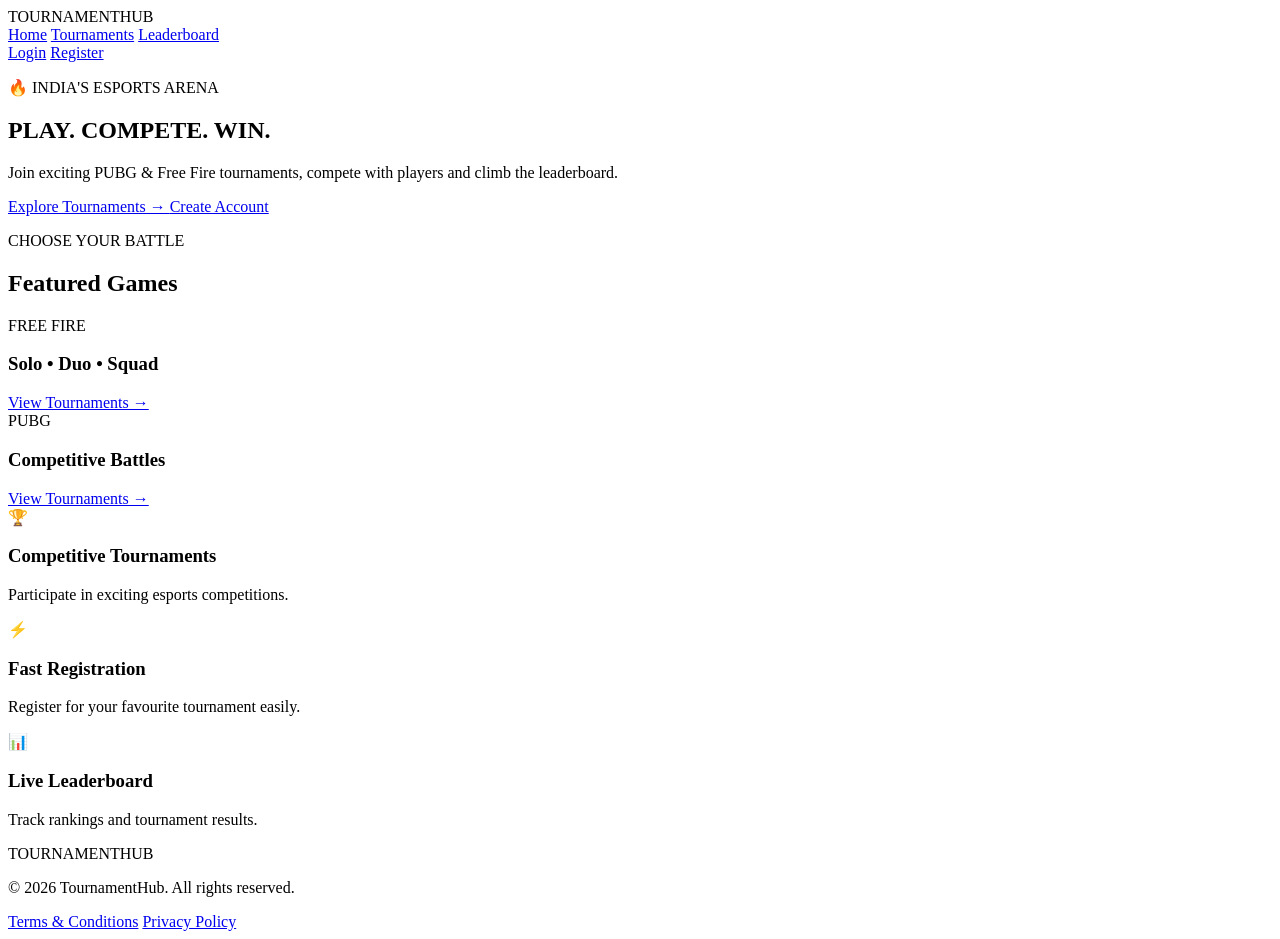
==== index.html @ b24f0abf "Add initial HTML structure for TournamentHub" ====
<!DOCTYPE html>
<html lang="en">
<head>
    <meta charset="UTF-8">
    <meta name="viewport" content="width=device-width, initial-scale=1.0">

    <title>TournamentHub | Esports Tournaments</title>

    <link rel="stylesheet" href="css/style.css">
</head>

<body>

    <!-- NAVBAR -->
    <header class="navbar">
        <div class="logo">
            TOURNAMENT<span>HUB</span>
        </div>

        <nav>
            <a href="index.html">Home</a>
            <a href="tournaments.html">Tournaments</a>
            <a href="#">Leaderboard</a>
        </nav>

        <div class="nav-buttons">
            <a href="login.html" class="login-btn">Login</a>
            <a href="register.html" class="register-btn">Register</a>
        </div>
    </header>


    <!-- HERO -->
    <section class="hero">

        <div class="hero-content">

            <p class="tag">🔥 INDIA'S ESPORTS ARENA</p>

            <h1>
                PLAY.
                <span>COMPETE.</span>
                WIN.
            </h1>

            <p class="hero-text">
                Join exciting PUBG & Free Fire tournaments,
                compete with players and climb the leaderboard.
            </p>

            <div class="hero-buttons">
                <a href="tournaments.html" class="primary-btn">
                    Explore Tournaments →
                </a>

                <a href="register.html" class="secondary-btn">
                    Create Account
                </a>
            </div>

        </div>

    </section>


    <!-- GAMES -->
    <section class="games">

        <div class="section-heading">
            <p>CHOOSE YOUR BATTLE</p>
            <h2>Featured Games</h2>
        </div>

        <div class="game-container">

            <div class="game-card freefire">
                <div class="game-overlay">
                    <span>FREE FIRE</span>
                    <h3>Solo • Duo • Squad</h3>
                    <a href="tournaments.html">View Tournaments →</a>
                </div>
            </div>

            <div class="game-card pubg">
                <div class="game-overlay">
                    <span>PUBG</span>
                    <h3>Competitive Battles</h3>
                    <a href="tournaments.html">View Tournaments →</a>
                </div>
            </div>

        </div>

    </section>


    <!-- FEATURES -->
    <section class="features">

        <div class="feature">
            <div>🏆</div>
            <h3>Competitive Tournaments</h3>
            <p>Participate in exciting esports competitions.</p>
        </div>

        <div class="feature">
            <div>⚡</div>
            <h3>Fast Registration</h3>
            <p>Register for your favourite tournament easily.</p>
        </div>

        <div class="feature">
            <div>📊</div>
            <h3>Live Leaderboard</h3>
            <p>Track rankings and tournament results.</p>
        </div>

    </section>


    <!-- FOOTER -->
    <footer>
        <div class="logo">
            TOURNAMENT<span>HUB</span>
        </div>

        <p>
            © 2026 TournamentHub. All rights reserved.
        </p>

        <div>
            <a href="#">Terms & Conditions</a>
            <a href="#">Privacy Policy</a>
        </div>
    </footer>


    <script src="js/app.js"></script>

</body>
</html>
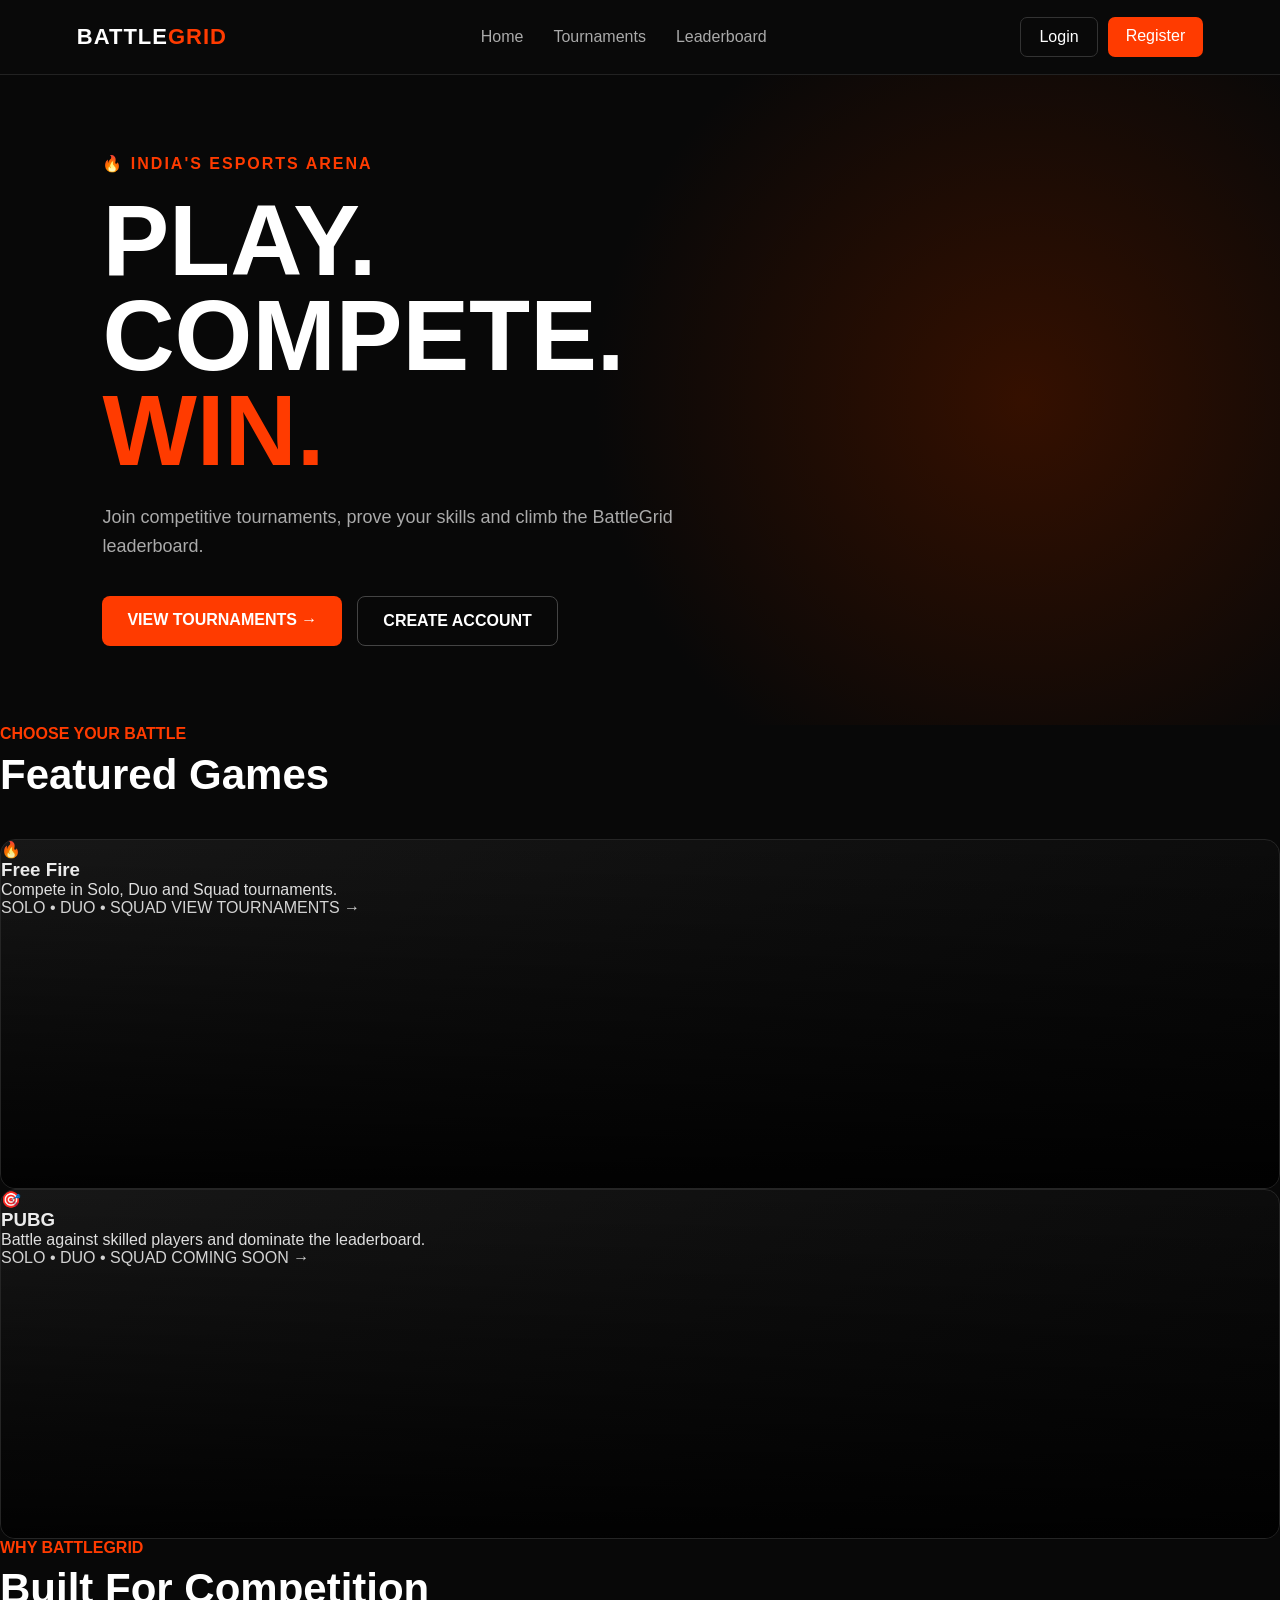
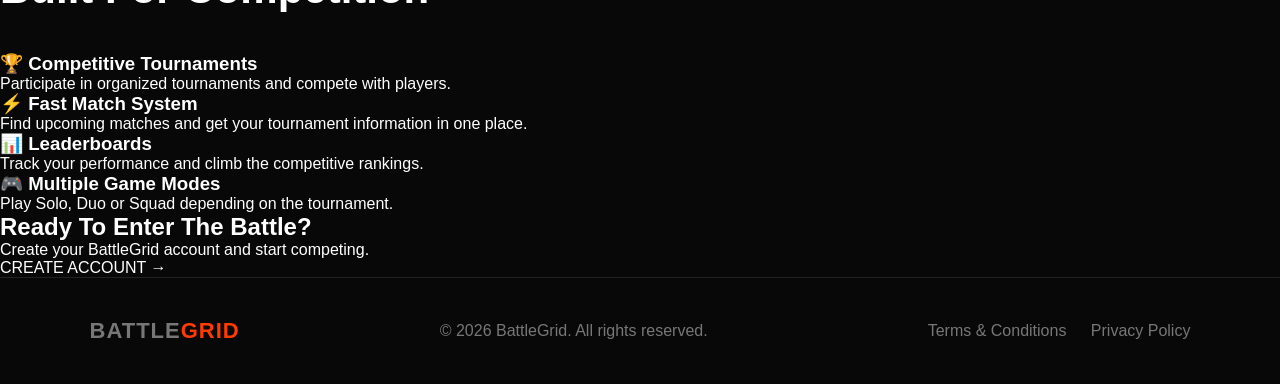
==== commit 43081741: "Rename TournamentHub to BattleGrid and update content" ====
--- a/index.html
+++ b/index.html
@@ -1,10 +1,11 @@
 <!DOCTYPE html>
 <html lang="en">
+
 <head>
     <meta charset="UTF-8">
     <meta name="viewport" content="width=device-width, initial-scale=1.0">
 
-    <title>TournamentHub | Esports Tournaments</title>
+    <title>BattleGrid | Esports Tournament Platform</title>
 
     <link rel="stylesheet" href="css/style.css">
 </head>
@@ -13,13 +14,14 @@
 
     <!-- NAVBAR -->
     <header class="navbar">
+
         <div class="logo">
-            TOURNAMENT<span>HUB</span>
+            BATTLE<span>GRID</span>
         </div>
 
         <nav>
             <a href="index.html">Home</a>
-            <a href="tournaments.html">Tournaments</a>
+            <a href="freefire.html">Tournaments</a>
             <a href="#">Leaderboard</a>
         </nav>
 
@@ -27,6 +29,7 @@
             <a href="login.html" class="login-btn">Login</a>
             <a href="register.html" class="register-btn">Register</a>
         </div>
+
     </header>
 
 
@@ -35,58 +38,105 @@
 
         <div class="hero-content">
 
-            <p class="tag">🔥 INDIA'S ESPORTS ARENA</p>
+            <p class="tag">
+                🔥 INDIA'S ESPORTS ARENA
+            </p>
 
             <h1>
-                PLAY.
-                <span>COMPETE.</span>
-                WIN.
+                PLAY.<br>
+                COMPETE.<br>
+                <span>WIN.</span>
             </h1>
 
             <p class="hero-text">
-                Join exciting PUBG & Free Fire tournaments,
-                compete with players and climb the leaderboard.
+                Join competitive tournaments, prove your skills
+                and climb the BattleGrid leaderboard.
             </p>
 
             <div class="hero-buttons">
-                <a href="tournaments.html" class="primary-btn">
-                    Explore Tournaments →
+
+                <a href="freefire.html" class="primary-btn">
+                    VIEW TOURNAMENTS →
                 </a>
 
                 <a href="register.html" class="secondary-btn">
-                    Create Account
-                </a>
-            </div>
-
-        </div>
-
-    </section>
-
-
-    <!-- GAMES -->
-    <section class="games">
+                    CREATE ACCOUNT
+                </a>
+
+            </div>
+
+        </div>
+
+    </section>
+
+
+    <!-- FEATURED GAMES -->
+    <section class="games-section">
 
         <div class="section-heading">
+
             <p>CHOOSE YOUR BATTLE</p>
-            <h2>Featured Games</h2>
-        </div>
-
-        <div class="game-container">
-
-            <div class="game-card freefire">
-                <div class="game-overlay">
-                    <span>FREE FIRE</span>
-                    <h3>Solo • Duo • Squad</h3>
-                    <a href="tournaments.html">View Tournaments →</a>
+
+            <h2>
+                Featured Games
+            </h2>
+
+        </div>
+
+
+        <div class="games-grid">
+
+            <!-- FREE FIRE -->
+            <div class="game-card">
+
+                <div class="game-icon">
+                    🔥
                 </div>
-            </div>
-
-            <div class="game-card pubg">
-                <div class="game-overlay">
-                    <span>PUBG</span>
-                    <h3>Competitive Battles</h3>
-                    <a href="tournaments.html">View Tournaments →</a>
+
+                <h3>
+                    Free Fire
+                </h3>
+
+                <p>
+                    Compete in Solo, Duo and Squad
+                    tournaments.
+                </p>
+
+                <span>
+                    SOLO • DUO • SQUAD
+                </span>
+
+                <a href="freefire.html">
+                    VIEW TOURNAMENTS →
+                </a>
+
+            </div>
+
+
+            <!-- PUBG -->
+            <div class="game-card">
+
+                <div class="game-icon">
+                    🎯
                 </div>
+
+                <h3>
+                    PUBG
+                </h3>
+
+                <p>
+                    Battle against skilled players
+                    and dominate the leaderboard.
+                </p>
+
+                <span>
+                    SOLO • DUO • SQUAD
+                </span>
+
+                <a href="#">
+                    COMING SOON →
+                </a>
+
             </div>
 
         </div>
@@ -95,47 +145,120 @@
 
 
     <!-- FEATURES -->
-    <section class="features">
-
-        <div class="feature">
-            <div>🏆</div>
-            <h3>Competitive Tournaments</h3>
-            <p>Participate in exciting esports competitions.</p>
-        </div>
-
-        <div class="feature">
-            <div>⚡</div>
-            <h3>Fast Registration</h3>
-            <p>Register for your favourite tournament easily.</p>
-        </div>
-
-        <div class="feature">
-            <div>📊</div>
-            <h3>Live Leaderboard</h3>
-            <p>Track rankings and tournament results.</p>
-        </div>
+    <section class="features-section">
+
+        <div class="section-heading">
+
+            <p>WHY BATTLEGRID</p>
+
+            <h2>
+                Built For Competition
+            </h2>
+
+        </div>
+
+
+        <div class="features-grid">
+
+            <div class="feature-card">
+
+                <h3>🏆 Competitive Tournaments</h3>
+
+                <p>
+                    Participate in organized tournaments
+                    and compete with players.
+                </p>
+
+            </div>
+
+
+            <div class="feature-card">
+
+                <h3>⚡ Fast Match System</h3>
+
+                <p>
+                    Find upcoming matches and get your
+                    tournament information in one place.
+                </p>
+
+            </div>
+
+
+            <div class="feature-card">
+
+                <h3>📊 Leaderboards</h3>
+
+                <p>
+                    Track your performance and climb
+                    the competitive rankings.
+                </p>
+
+            </div>
+
+
+            <div class="feature-card">
+
+                <h3>🎮 Multiple Game Modes</h3>
+
+                <p>
+                    Play Solo, Duo or Squad depending
+                    on the tournament.
+                </p>
+
+            </div>
+
+        </div>
+
+    </section>
+
+
+    <!-- CTA -->
+    <section class="cta-section">
+
+        <h2>
+            Ready To Enter The Battle?
+        </h2>
+
+        <p>
+            Create your BattleGrid account and
+            start competing.
+        </p>
+
+        <a href="register.html">
+            CREATE ACCOUNT →
+        </a>
 
     </section>
 
 
     <!-- FOOTER -->
     <footer>
+
         <div class="logo">
-            TOURNAMENT<span>HUB</span>
+            BATTLE<span>GRID</span>
         </div>
 
         <p>
-            © 2026 TournamentHub. All rights reserved.
+            © 2026 BattleGrid. All rights reserved.
         </p>
 
-        <div>
-            <a href="#">Terms & Conditions</a>
-            <a href="#">Privacy Policy</a>
-        </div>
+        <div class="footer-links">
+
+            <a href="#">
+                Terms & Conditions
+            </a>
+
+            <a href="#">
+                Privacy Policy
+            </a>
+
+        </div>
+
     </footer>
 
 
     <script src="js/app.js"></script>
 
 </body>
+
 </html>
--- a/css/style.css
+++ b/css/style.css
@@ -0,0 +1,614 @@
+/* ========================================
+   BATTLEGRID - MAIN WEBSITE CSS
+   ======================================== */
+
+   * {
+       margin: 0;
+           padding: 0;
+               box-sizing: border-box;
+               }
+
+               body {
+                   font-family: Arial, sans-serif;
+                       background: #080808;
+                           color: white;
+                           }
+
+                           a {
+                               text-decoration: none;
+                                   color: inherit;
+                                   }
+
+
+                                   /* ========================================
+                                      NAVBAR
+                                      ======================================== */
+
+                                      .navbar {
+                                          height: 75px;
+                                              display: flex;
+                                                  align-items: center;
+                                                      justify-content: space-between;
+                                                          padding: 0 6%;
+                                                              background: #090909;
+                                                                  border-bottom: 1px solid #222;
+                                                                  }
+
+                                                                  .logo {
+                                                                      font-size: 22px;
+                                                                          font-weight: 900;
+                                                                              letter-spacing: 1px;
+                                                                              }
+
+                                                                              .logo span {
+                                                                                  color: #ff3b00;
+                                                                                  }
+
+                                                                                  nav {
+                                                                                      display: flex;
+                                                                                          gap: 30px;
+                                                                                          }
+
+                                                                                          nav a {
+                                                                                              color: #aaa;
+                                                                                                  transition: 0.3s;
+                                                                                                  }
+
+                                                                                                  nav a:hover {
+                                                                                                      color: white;
+                                                                                                      }
+
+                                                                                                      .nav-buttons {
+                                                                                                          display: flex;
+                                                                                                              gap: 10px;
+                                                                                                              }
+
+                                                                                                              .login-btn,
+                                                                                                              .register-btn {
+                                                                                                                  padding: 10px 18px;
+                                                                                                                      border-radius: 7px;
+                                                                                                                      }
+
+                                                                                                                      .login-btn {
+                                                                                                                          border: 1px solid #333;
+                                                                                                                          }
+
+                                                                                                                          .register-btn,
+                                                                                                                          .primary-btn {
+                                                                                                                              background: #ff3b00;
+                                                                                                                                  color: white;
+                                                                                                                                  }
+
+
+                                                                                                                                  /* ========================================
+                                                                                                                                     HERO SECTION
+                                                                                                                                     ======================================== */
+
+                                                                                                                                     .hero {
+                                                                                                                                         min-height: 650px;
+                                                                                                                                             display: flex;
+                                                                                                                                                 align-items: center;
+                                                                                                                                                     padding: 70px 8%;
+
+                                                                                                                                                         background:
+                                                                                                                                                                 radial-gradient(
+                                                                                                                                                                             circle at 80% 50%,
+                                                                                                                                                                                         #351000,
+                                                                                                                                                                                                     transparent 40%
+                                                                                                                                                                                                             ),
+                                                                                                                                                                                                                     #080808;
+                                                                                                                                                                                                                     }
+
+                                                                                                                                                                                                                     .hero-content {
+                                                                                                                                                                                                                         max-width: 750px;
+                                                                                                                                                                                                                         }
+
+                                                                                                                                                                                                                         .tag {
+                                                                                                                                                                                                                             color: #ff3b00;
+                                                                                                                                                                                                                                 font-weight: bold;
+                                                                                                                                                                                                                                     letter-spacing: 2px;
+                                                                                                                                                                                                                                         margin-bottom: 20px;
+                                                                                                                                                                                                                                         }
+
+                                                                                                                                                                                                                                         .hero h1 {
+                                                                                                                                                                                                                                             font-size: clamp(55px, 8vw, 100px);
+                                                                                                                                                                                                                                                 line-height: 0.95;
+                                                                                                                                                                                                                                                     margin-bottom: 25px;
+                                                                                                                                                                                                                                                     }
+
+                                                                                                                                                                                                                                                     .hero h1 span {
+                                                                                                                                                                                                                                                         color: #ff3b00;
+                                                                                                                                                                                                                                                         }
+
+                                                                                                                                                                                                                                                         .hero-text {
+                                                                                                                                                                                                                                                             color: #aaa;
+                                                                                                                                                                                                                                                                 font-size: 18px;
+                                                                                                                                                                                                                                                                     line-height: 1.6;
+                                                                                                                                                                                                                                                                         max-width: 600px;
+                                                                                                                                                                                                                                                                         }
+
+                                                                                                                                                                                                                                                                         .hero-buttons {
+                                                                                                                                                                                                                                                                             display: flex;
+                                                                                                                                                                                                                                                                                 gap: 15px;
+                                                                                                                                                                                                                                                                                     margin-top: 35px;
+                                                                                                                                                                                                                                                                                     }
+
+                                                                                                                                                                                                                                                                                     .primary-btn,
+                                                                                                                                                                                                                                                                                     .secondary-btn {
+                                                                                                                                                                                                                                                                                         padding: 15px 25px;
+                                                                                                                                                                                                                                                                                             border-radius: 8px;
+                                                                                                                                                                                                                                                                                                 font-weight: bold;
+                                                                                                                                                                                                                                                                                                 }
+
+                                                                                                                                                                                                                                                                                                 .secondary-btn {
+                                                                                                                                                                                                                                                                                                     border: 1px solid #444;
+                                                                                                                                                                                                                                                                                                     }
+
+
+                                                                                                                                                                                                                                                                                                     /* ========================================
+                                                                                                                                                                                                                                                                                                        GAMES SECTION
+                                                                                                                                                                                                                                                                                                        ======================================== */
+
+                                                                                                                                                                                                                                                                                                        .games {
+                                                                                                                                                                                                                                                                                                            padding: 90px 7%;
+                                                                                                                                                                                                                                                                                                            }
+
+                                                                                                                                                                                                                                                                                                            .section-heading p {
+                                                                                                                                                                                                                                                                                                                color: #ff3b00;
+                                                                                                                                                                                                                                                                                                                    font-weight: bold;
+                                                                                                                                                                                                                                                                                                                    }
+
+                                                                                                                                                                                                                                                                                                                    .section-heading h2 {
+                                                                                                                                                                                                                                                                                                                        font-size: 42px;
+                                                                                                                                                                                                                                                                                                                            margin: 8px 0 40px;
+                                                                                                                                                                                                                                                                                                                            }
+
+                                                                                                                                                                                                                                                                                                                            .game-container {
+                                                                                                                                                                                                                                                                                                                                display: grid;
+                                                                                                                                                                                                                                                                                                                                    grid-template-columns: repeat(2, 1fr);
+                                                                                                                                                                                                                                                                                                                                        gap: 25px;
+                                                                                                                                                                                                                                                                                                                                        }
+
+                                                                                                                                                                                                                                                                                                                                        .game-card {
+                                                                                                                                                                                                                                                                                                                                            height: 350px;
+                                                                                                                                                                                                                                                                                                                                                position: relative;
+                                                                                                                                                                                                                                                                                                                                                    overflow: hidden;
+                                                                                                                                                                                                                                                                                                                                                        border-radius: 15px;
+
+                                                                                                                                                                                                                                                                                                                                                            background:
+                                                                                                                                                                                                                                                                                                                                                                    linear-gradient(
+                                                                                                                                                                                                                                                                                                                                                                                135deg,
+                                                                                                                                                                                                                                                                                                                                                                                            #171717,
+                                                                                                                                                                                                                                                                                                                                                                                                        #090909
+                                                                                                                                                                                                                                                                                                                                                                                                                );
+
+                                                                                                                                                                                                                                                                                                                                                                                                                    border: 1px solid #252525;
+                                                                                                                                                                                                                                                                                                                                                                                                                    }
+
+                                                                                                                                                                                                                                                                                                                                                                                                                    .game-card::after {
+                                                                                                                                                                                                                                                                                                                                                                                                                        content: "";
+                                                                                                                                                                                                                                                                                                                                                                                                                            position: absolute;
+                                                                                                                                                                                                                                                                                                                                                                                                                                inset: 0;
+
+                                                                                                                                                                                                                                                                                                                                                                                                                                    background:
+                                                                                                                                                                                                                                                                                                                                                                                                                                            linear-gradient(
+                                                                                                                                                                                                                                                                                                                                                                                                                                                        transparent,
+                                                                                                                                                                                                                                                                                                                                                                                                                                                                    rgba(0, 0, 0, 0.9)
+                                                                                                                                                                                                                                                                                                                                                                                                                                                                            );
+                                                                                                                                                                                                                                                                                                                                                                                                                                                                            }
+
+                                                                                                                                                                                                                                                                                                                                                                                                                                                                            .game-overlay {
+                                                                                                                                                                                                                                                                                                                                                                                                                                                                                position: absolute;
+                                                                                                                                                                                                                                                                                                                                                                                                                                                                                    z-index: 2;
+                                                                                                                                                                                                                                                                                                                                                                                                                                                                                        bottom: 30px;
+                                                                                                                                                                                                                                                                                                                                                                                                                                                                                            left: 30px;
+                                                                                                                                                                                                                                                                                                                                                                                                                                                                                            }
+
+                                                                                                                                                                                                                                                                                                                                                                                                                                                                                            .game-overlay span {
+                                                                                                                                                                                                                                                                                                                                                                                                                                                                                                color: #ff3b00;
+                                                                                                                                                                                                                                                                                                                                                                                                                                                                                                    font-weight: bold;
+                                                                                                                                                                                                                                                                                                                                                                                                                                                                                                    }
+
+                                                                                                                                                                                                                                                                                                                                                                                                                                                                                                    .game-overlay h3 {
+                                                                                                                                                                                                                                                                                                                                                                                                                                                                                                        font-size: 28px;
+                                                                                                                                                                                                                                                                                                                                                                                                                                                                                                            margin: 8px 0 18px;
+                                                                                                                                                                                                                                                                                                                                                                                                                                                                                                            }
+
+
+                                                                                                                                                                                                                                                                                                                                                                                                                                                                                                            /* ========================================
+                                                                                                                                                                                                                                                                                                                                                                                                                                                                                                               FEATURES
+                                                                                                                                                                                                                                                                                                                                                                                                                                                                                                               ======================================== */
+
+                                                                                                                                                                                                                                                                                                                                                                                                                                                                                                               .features {
+                                                                                                                                                                                                                                                                                                                                                                                                                                                                                                                   display: grid;
+                                                                                                                                                                                                                                                                                                                                                                                                                                                                                                                       grid-template-columns: repeat(3, 1fr);
+                                                                                                                                                                                                                                                                                                                                                                                                                                                                                                                           gap: 20px;
+                                                                                                                                                                                                                                                                                                                                                                                                                                                                                                                               padding: 50px 7%;
+                                                                                                                                                                                                                                                                                                                                                                                                                                                                                                                               }
+
+                                                                                                                                                                                                                                                                                                                                                                                                                                                                                                                               .feature {
+                                                                                                                                                                                                                                                                                                                                                                                                                                                                                                                                   padding: 30px;
+                                                                                                                                                                                                                                                                                                                                                                                                                                                                                                                                       background: #111;
+                                                                                                                                                                                                                                                                                                                                                                                                                                                                                                                                           border: 1px solid #222;
+                                                                                                                                                                                                                                                                                                                                                                                                                                                                                                                                               border-radius: 12px;
+                                                                                                                                                                                                                                                                                                                                                                                                                                                                                                                                               }
+
+                                                                                                                                                                                                                                                                                                                                                                                                                                                                                                                                               .feature div {
+                                                                                                                                                                                                                                                                                                                                                                                                                                                                                                                                                   font-size: 35px;
+                                                                                                                                                                                                                                                                                                                                                                                                                                                                                                                                                       margin-bottom: 15px;
+                                                                                                                                                                                                                                                                                                                                                                                                                                                                                                                                                       }
+
+                                                                                                                                                                                                                                                                                                                                                                                                                                                                                                                                                       .feature h3 {
+                                                                                                                                                                                                                                                                                                                                                                                                                                                                                                                                                           margin-bottom: 10px;
+                                                                                                                                                                                                                                                                                                                                                                                                                                                                                                                                                           }
+
+                                                                                                                                                                                                                                                                                                                                                                                                                                                                                                                                                           .feature p {
+                                                                                                                                                                                                                                                                                                                                                                                                                                                                                                                                                               color: #888;
+                                                                                                                                                                                                                                                                                                                                                                                                                                                                                                                                                               }
+
+
+                                                                                                                                                                                                                                                                                                                                                                                                                                                                                                                                                               /* ========================================
+                                                                                                                                                                                                                                                                                                                                                                                                                                                                                                                                                                  FOOTER
+                                                                                                                                                                                                                                                                                                                                                                                                                                                                                                                                                                  ======================================== */
+
+                                                                                                                                                                                                                                                                                                                                                                                                                                                                                                                                                                  footer {
+                                                                                                                                                                                                                                                                                                                                                                                                                                                                                                                                                                      padding: 40px 7%;
+                                                                                                                                                                                                                                                                                                                                                                                                                                                                                                                                                                          border-top: 1px solid #222;
+
+                                                                                                                                                                                                                                                                                                                                                                                                                                                                                                                                                                              display: flex;
+                                                                                                                                                                                                                                                                                                                                                                                                                                                                                                                                                                                  justify-content: space-between;
+                                                                                                                                                                                                                                                                                                                                                                                                                                                                                                                                                                                      align-items: center;
+
+                                                                                                                                                                                                                                                                                                                                                                                                                                                                                                                                                                                          color: #777;
+                                                                                                                                                                                                                                                                                                                                                                                                                                                                                                                                                                                          }
+
+                                                                                                                                                                                                                                                                                                                                                                                                                                                                                                                                                                                          footer a {
+                                                                                                                                                                                                                                                                                                                                                                                                                                                                                                                                                                                              margin-left: 20px;
+                                                                                                                                                                                                                                                                                                                                                                                                                                                                                                                                                                                              }
+
+
+                                                                                                                                                                                                                                                                                                                                                                                                                                                                                                                                                                                              /* ========================================
+                                                                                                                                                                                                                                                                                                                                                                                                                                                                                                                                                                                                 LOGIN / REGISTER AUTH PAGE
+                                                                                                                                                                                                                                                                                                                                                                                                                                                                                                                                                                                                 ======================================== */
+
+                                                                                                                                                                                                                                                                                                                                                                                                                                                                                                                                                                                                 .auth-page {
+                                                                                                                                                                                                                                                                                                                                                                                                                                                                                                                                                                                                     min-height: 100vh;
+
+                                                                                                                                                                                                                                                                                                                                                                                                                                                                                                                                                                                                         display: flex;
+                                                                                                                                                                                                                                                                                                                                                                                                                                                                                                                                                                                                             justify-content: center;
+                                                                                                                                                                                                                                                                                                                                                                                                                                                                                                                                                                                                                 align-items: center;
+
+                                                                                                                                                                                                                                                                                                                                                                                                                                                                                                                                                                                                                     padding: 30px 20px;
+
+                                                                                                                                                                                                                                                                                                                                                                                                                                                                                                                                                                                                                         background:
+                                                                                                                                                                                                                                                                                                                                                                                                                                                                                                                                                                                                                                 radial-gradient(
+                                                                                                                                                                                                                                                                                                                                                                                                                                                                                                                                                                                                                                             circle at top right,
+                                                                                                                                                                                                                                                                                                                                                                                                                                                                                                                                                                                                                                                         #351000,
+                                                                                                                                                                                                                                                                                                                                                                                                                                                                                                                                                                                                                                                                     transparent 35%
+                                                                                                                                                                                                                                                                                                                                                                                                                                                                                                                                                                                                                                                                             ),
+                                                                                                                                                                                                                                                                                                                                                                                                                                                                                                                                                                                                                                                                                     radial-gradient(
+                                                                                                                                                                                                                                                                                                                                                                                                                                                                                                                                                                                                                                                                                                 circle at bottom left,
+                                                                                                                                                                                                                                                                                                                                                                                                                                                                                                                                                                                                                                                                                                             #1b0900,
+                                                                                                                                                                                                                                                                                                                                                                                                                                                                                                                                                                                                                                                                                                                         transparent 35%
+                                                                                                                                                                                                                                                                                                                                                                                                                                                                                                                                                                                                                                                                                                                                 ),
+                                                                                                                                                                                                                                                                                                                                                                                                                                                                                                                                                                                                                                                                                                                                         #080808;
+                                                                                                                                                                                                                                                                                                                                                                                                                                                                                                                                                                                                                                                                                                                                         }
+
+                                                                                                                                                                                                                                                                                                                                                                                                                                                                                                                                                                                                                                                                                                                                         .auth-box {
+                                                                                                                                                                                                                                                                                                                                                                                                                                                                                                                                                                                                                                                                                                                                             width: 100%;
+                                                                                                                                                                                                                                                                                                                                                                                                                                                                                                                                                                                                                                                                                                                                                 max-width: 440px;
+
+                                                                                                                                                                                                                                                                                                                                                                                                                                                                                                                                                                                                                                                                                                                                                     padding: 40px;
+
+                                                                                                                                                                                                                                                                                                                                                                                                                                                                                                                                                                                                                                                                                                                                                         background: rgba(17, 17, 17, 0.95);
+
+                                                                                                                                                                                                                                                                                                                                                                                                                                                                                                                                                                                                                                                                                                                                                             border: 1px solid #292929;
+
+                                                                                                                                                                                                                                                                                                                                                                                                                                                                                                                                                                                                                                                                                                                                                                 border-radius: 18px;
+
+                                                                                                                                                                                                                                                                                                                                                                                                                                                                                                                                                                                                                                                                                                                                                                     box-shadow:
+                                                                                                                                                                                                                                                                                                                                                                                                                                                                                                                                                                                                                                                                                                                                                                             0 25px 70px rgba(0, 0, 0, 0.6);
+                                                                                                                                                                                                                                                                                                                                                                                                                                                                                                                                                                                                                                                                                                                                                                             }
+
+                                                                                                                                                                                                                                                                                                                                                                                                                                                                                                                                                                                                                                                                                                                                                                             .auth-logo {
+                                                                                                                                                                                                                                                                                                                                                                                                                                                                                                                                                                                                                                                                                                                                                                                 text-align: center;
+
+                                                                                                                                                                                                                                                                                                                                                                                                                                                                                                                                                                                                                                                                                                                                                                                     font-size: 25px;
+                                                                                                                                                                                                                                                                                                                                                                                                                                                                                                                                                                                                                                                                                                                                                                                         font-weight: 900;
+
+                                                                                                                                                                                                                                                                                                                                                                                                                                                                                                                                                                                                                                                                                                                                                                                             letter-spacing: 2px;
+
+                                                                                                                                                                                                                                                                                                                                                                                                                                                                                                                                                                                                                                                                                                                                                                                                 margin-bottom: 30px;
+                                                                                                                                                                                                                                                                                                                                                                                                                                                                                                                                                                                                                                                                                                                                                                                                 }
+
+                                                                                                                                                                                                                                                                                                                                                                                                                                                                                                                                                                                                                                                                                                                                                                                                 .auth-logo span {
+                                                                                                                                                                                                                                                                                                                                                                                                                                                                                                                                                                                                                                                                                                                                                                                                     color: #ff3b00;
+                                                                                                                                                                                                                                                                                                                                                                                                                                                                                                                                                                                                                                                                                                                                                                                                     }
+
+                                                                                                                                                                                                                                                                                                                                                                                                                                                                                                                                                                                                                                                                                                                                                                                                     .auth-box h1 {
+                                                                                                                                                                                                                                                                                                                                                                                                                                                                                                                                                                                                                                                                                                                                                                                                         text-align: center;
+
+                                                                                                                                                                                                                                                                                                                                                                                                                                                                                                                                                                                                                                                                                                                                                                                                             font-size: 32px;
+
+                                                                                                                                                                                                                                                                                                                                                                                                                                                                                                                                                                                                                                                                                                                                                                                                                 margin-bottom: 8px;
+                                                                                                                                                                                                                                                                                                                                                                                                                                                                                                                                                                                                                                                                                                                                                                                                                 }
+
+                                                                                                                                                                                                                                                                                                                                                                                                                                                                                                                                                                                                                                                                                                                                                                                                                 .auth-subtitle {
+                                                                                                                                                                                                                                                                                                                                                                                                                                                                                                                                                                                                                                                                                                                                                                                                                     text-align: center;
+
+                                                                                                                                                                                                                                                                                                                                                                                                                                                                                                                                                                                                                                                                                                                                                                                                                         color: #888;
+
+                                                                                                                                                                                                                                                                                                                                                                                                                                                                                                                                                                                                                                                                                                                                                                                                                             margin-bottom: 30px;
+                                                                                                                                                                                                                                                                                                                                                                                                                                                                                                                                                                                                                                                                                                                                                                                                                             }
+
+
+                                                                                                                                                                                                                                                                                                                                                                                                                                                                                                                                                                                                                                                                                                                                                                                                                             /* FORM */
+
+                                                                                                                                                                                                                                                                                                                                                                                                                                                                                                                                                                                                                                                                                                                                                                                                                             .auth-box form {
+                                                                                                                                                                                                                                                                                                                                                                                                                                                                                                                                                                                                                                                                                                                                                                                                                                 display: flex;
+                                                                                                                                                                                                                                                                                                                                                                                                                                                                                                                                                                                                                                                                                                                                                                                                                                     flex-direction: column;
+                                                                                                                                                                                                                                                                                                                                                                                                                                                                                                                                                                                                                                                                                                                                                                                                                                     }
+
+                                                                                                                                                                                                                                                                                                                                                                                                                                                                                                                                                                                                                                                                                                                                                                                                                                     .auth-box label {
+                                                                                                                                                                                                                                                                                                                                                                                                                                                                                                                                                                                                                                                                                                                                                                                                                                         color: #ddd;
+
+                                                                                                                                                                                                                                                                                                                                                                                                                                                                                                                                                                                                                                                                                                                                                                                                                                             font-size: 14px;
+
+                                                                                                                                                                                                                                                                                                                                                                                                                                                                                                                                                                                                                                                                                                                                                                                                                                                 margin-bottom: 8px;
+                                                                                                                                                                                                                                                                                                                                                                                                                                                                                                                                                                                                                                                                                                                                                                                                                                                 }
+
+                                                                                                                                                                                                                                                                                                                                                                                                                                                                                                                                                                                                                                                                                                                                                                                                                                                 .auth-box input[type="email"],
+                                                                                                                                                                                                                                                                                                                                                                                                                                                                                                                                                                                                                                                                                                                                                                                                                                                 .auth-box input[type="password"] {
+                                                                                                                                                                                                                                                                                                                                                                                                                                                                                                                                                                                                                                                                                                                                                                                                                                                     width: 100%;
+
+                                                                                                                                                                                                                                                                                                                                                                                                                                                                                                                                                                                                                                                                                                                                                                                                                                                         padding: 14px 15px;
+
+                                                                                                                                                                                                                                                                                                                                                                                                                                                                                                                                                                                                                                                                                                                                                                                                                                                             margin-bottom: 20px;
+
+                                                                                                                                                                                                                                                                                                                                                                                                                                                                                                                                                                                                                                                                                                                                                                                                                                                                 background: #0b0b0b;
+
+                                                                                                                                                                                                                                                                                                                                                                                                                                                                                                                                                                                                                                                                                                                                                                                                                                                                     border: 1px solid #303030;
+
+                                                                                                                                                                                                                                                                                                                                                                                                                                                                                                                                                                                                                                                                                                                                                                                                                                                                         border-radius: 8px;
+
+                                                                                                                                                                                                                                                                                                                                                                                                                                                                                                                                                                                                                                                                                                                                                                                                                                                                             color: white;
+
+                                                                                                                                                                                                                                                                                                                                                                                                                                                                                                                                                                                                                                                                                                                                                                                                                                                                                 outline: none;
+
+                                                                                                                                                                                                                                                                                                                                                                                                                                                                                                                                                                                                                                                                                                                                                                                                                                                                                     font-size: 15px;
+                                                                                                                                                                                                                                                                                                                                                                                                                                                                                                                                                                                                                                                                                                                                                                                                                                                                                     }
+
+                                                                                                                                                                                                                                                                                                                                                                                                                                                                                                                                                                                                                                                                                                                                                                                                                                                                                     .auth-box input:focus {
+                                                                                                                                                                                                                                                                                                                                                                                                                                                                                                                                                                                                                                                                                                                                                                                                                                                                                         border-color: #ff3b00;
+                                                                                                                                                                                                                                                                                                                                                                                                                                                                                                                                                                                                                                                                                                                                                                                                                                                                                         }
+
+
+                                                                                                                                                                                                                                                                                                                                                                                                                                                                                                                                                                                                                                                                                                                                                                                                                                                                                         /* LOGIN OPTIONS */
+
+                                                                                                                                                                                                                                                                                                                                                                                                                                                                                                                                                                                                                                                                                                                                                                                                                                                                                         .auth-options {
+                                                                                                                                                                                                                                                                                                                                                                                                                                                                                                                                                                                                                                                                                                                                                                                                                                                                                             display: flex;
+
+                                                                                                                                                                                                                                                                                                                                                                                                                                                                                                                                                                                                                                                                                                                                                                                                                                                                                                 justify-content: space-between;
+
+                                                                                                                                                                                                                                                                                                                                                                                                                                                                                                                                                                                                                                                                                                                                                                                                                                                                                                     align-items: center;
+
+                                                                                                                                                                                                                                                                                                                                                                                                                                                                                                                                                                                                                                                                                                                                                                                                                                                                                                         margin-bottom: 25px;
+                                                                                                                                                                                                                                                                                                                                                                                                                                                                                                                                                                                                                                                                                                                                                                                                                                                                                                         }
+
+                                                                                                                                                                                                                                                                                                                                                                                                                                                                                                                                                                                                                                                                                                                                                                                                                                                                                                         .auth-options a {
+                                                                                                                                                                                                                                                                                                                                                                                                                                                                                                                                                                                                                                                                                                                                                                                                                                                                                                             color: #ff5a2a;
+
+                                                                                                                                                                                                                                                                                                                                                                                                                                                                                                                                                                                                                                                                                                                                                                                                                                                                                                                 font-size: 13px;
+                                                                                                                                                                                                                                                                                                                                                                                                                                                                                                                                                                                                                                                                                                                                                                                                                                                                                                                 }
+
+                                                                                                                                                                                                                                                                                                                                                                                                                                                                                                                                                                                                                                                                                                                                                                                                                                                                                                                 .remember {
+                                                                                                                                                                                                                                                                                                                                                                                                                                                                                                                                                                                                                                                                                                                                                                                                                                                                                                                     display: flex;
+
+                                                                                                                                                                                                                                                                                                                                                                                                                                                                                                                                                                                                                                                                                                                                                                                                                                                                                                                         align-items: center;
+
+                                                                                                                                                                                                                                                                                                                                                                                                                                                                                                                                                                                                                                                                                                                                                                                                                                                                                                                             gap: 7px;
+
+                                                                                                                                                                                                                                                                                                                                                                                                                                                                                                                                                                                                                                                                                                                                                                                                                                                                                                                                 margin: 0 !important;
+
+                                                                                                                                                                                                                                                                                                                                                                                                                                                                                                                                                                                                                                                                                                                                                                                                                                                                                                                                     color: #888 !important;
+                                                                                                                                                                                                                                                                                                                                                                                                                                                                                                                                                                                                                                                                                                                                                                                                                                                                                                                                     }
+
+                                                                                                                                                                                                                                                                                                                                                                                                                                                                                                                                                                                                                                                                                                                                                                                                                                                                                                                                     .remember input {
+                                                                                                                                                                                                                                                                                                                                                                                                                                                                                                                                                                                                                                                                                                                                                                                                                                                                                                                                         accent-color: #ff3b00;
+                                                                                                                                                                                                                                                                                                                                                                                                                                                                                                                                                                                                                                                                                                                                                                                                                                                                                                                                         }
+
+
+                                                                                                                                                                                                                                                                                                                                                                                                                                                                                                                                                                                                                                                                                                                                                                                                                                                                                                                                         /* LOGIN BUTTON */
+
+                                                                                                                                                                                                                                                                                                                                                                                                                                                                                                                                                                                                                                                                                                                                                                                                                                                                                                                                         .auth-btn {
+                                                                                                                                                                                                                                                                                                                                                                                                                                                                                                                                                                                                                                                                                                                                                                                                                                                                                                                                             width: 100%;
+
+                                                                                                                                                                                                                                                                                                                                                                                                                                                                                                                                                                                                                                                                                                                                                                                                                                                                                                                                                 padding: 15px;
+
+                                                                                                                                                                                                                                                                                                                                                                                                                                                                                                                                                                                                                                                                                                                                                                                                                                                                                                                                                     border: none;
+
+                                                                                                                                                                                                                                                                                                                                                                                                                                                                                                                                                                                                                                                                                                                                                                                                                                                                                                                                                         border-radius: 8px;
+
+                                                                                                                                                                                                                                                                                                                                                                                                                                                                                                                                                                                                                                                                                                                                                                                                                                                                                                                                                             background: #ff3b00;
+
+                                                                                                                                                                                                                                                                                                                                                                                                                                                                                                                                                                                                                                                                                                                                                                                                                                                                                                                                                                 color: white;
+
+                                                                                                                                                                                                                                                                                                                                                                                                                                                                                                                                                                                                                                                                                                                                                                                                                                                                                                                                                                     font-size: 15px;
+
+                                                                                                                                                                                                                                                                                                                                                                                                                                                                                                                                                                                                                                                                                                                                                                                                                                                                                                                                                                         font-weight: bold;
+
+                                                                                                                                                                                                                                                                                                                                                                                                                                                                                                                                                                                                                                                                                                                                                                                                                                                                                                                                                                             cursor: pointer;
+
+                                                                                                                                                                                                                                                                                                                                                                                                                                                                                                                                                                                                                                                                                                                                                                                                                                                                                                                                                                                 transition: 0.25s;
+                                                                                                                                                                                                                                                                                                                                                                                                                                                                                                                                                                                                                                                                                                                                                                                                                                                                                                                                                                                 }
+
+                                                                                                                                                                                                                                                                                                                                                                                                                                                                                                                                                                                                                                                                                                                                                                                                                                                                                                                                                                                 .auth-btn:hover {
+                                                                                                                                                                                                                                                                                                                                                                                                                                                                                                                                                                                                                                                                                                                                                                                                                                                                                                                                                                                     transform: translateY(-2px);
+
+                                                                                                                                                                                                                                                                                                                                                                                                                                                                                                                                                                                                                                                                                                                                                                                                                                                                                                                                                                                         filter: brightness(1.1);
+                                                                                                                                                                                                                                                                                                                                                                                                                                                                                                                                                                                                                                                                                                                                                                                                                                                                                                                                                                                         }
+
+
+                                                                                                                                                                                                                                                                                                                                                                                                                                                                                                                                                                                                                                                                                                                                                                                                                                                                                                                                                                                         /* DIVIDER */
+
+                                                                                                                                                                                                                                                                                                                                                                                                                                                                                                                                                                                                                                                                                                                                                                                                                                                                                                                                                                                         .divider {
+                                                                                                                                                                                                                                                                                                                                                                                                                                                                                                                                                                                                                                                                                                                                                                                                                                                                                                                                                                                             display: flex;
+
+                                                                                                                                                                                                                                                                                                                                                                                                                                                                                                                                                                                                                                                                                                                                                                                                                                                                                                                                                                                                 align-items: center;
+
+                                                                                                                                                                                                                                                                                                                                                                                                                                                                                                                                                                                                                                                                                                                                                                                                                                                                                                                                                                                                     gap: 15px;
+
+                                                                                                                                                                                                                                                                                                                                                                                                                                                                                                                                                                                                                                                                                                                                                                                                                                                                                                                                                                                                         margin: 25px 0;
+
+                                                                                                                                                                                                                                                                                                                                                                                                                                                                                                                                                                                                                                                                                                                                                                                                                                                                                                                                                                                                             color: #555;
+                                                                                                                                                                                                                                                                                                                                                                                                                                                                                                                                                                                                                                                                                                                                                                                                                                                                                                                                                                                                             }
+
+                                                                                                                                                                                                                                                                                                                                                                                                                                                                                                                                                                                                                                                                                                                                                                                                                                                                                                                                                                                                             .divider::before,
+                                                                                                                                                                                                                                                                                                                                                                                                                                                                                                                                                                                                                                                                                                                                                                                                                                                                                                                                                                                                             .divider::after {
+                                                                                                                                                                                                                                                                                                                                                                                                                                                                                                                                                                                                                                                                                                                                                                                                                                                                                                                                                                                                                 content: "";
+
+                                                                                                                                                                                                                                                                                                                                                                                                                                                                                                                                                                                                                                                                                                                                                                                                                                                                                                                                                                                                                     height: 1px;
+
+                                                                                                                                                                                                                                                                                                                                                                                                                                                                                                                                                                                                                                                                                                                                                                                                                                                                                                                                                                                                                         flex: 1;
+
+                                                                                                                                                                                                                                                                                                                                                                                                                                                                                                                                                                                                                                                                                                                                                                                                                                                                                                                                                                                                                             background: #292929;
+                                                                                                                                                                                                                                                                                                                                                                                                                                                                                                                                                                                                                                                                                                                                                                                                                                                                                                                                                                                                                             }
+
+
+                                                                                                                                                                                                                                                                                                                                                                                                                                                                                                                                                                                                                                                                                                                                                                                                                                                                                                                                                                                                                             /* CREATE ACCOUNT */
+
+                                                                                                                                                                                                                                                                                                                                                                                                                                                                                                                                                                                                                                                                                                                                                                                                                                                                                                                                                                                                                             .create-account {
+                                                                                                                                                                                                                                                                                                                                                                                                                                                                                                                                                                                                                                                                                                                                                                                                                                                                                                                                                                                                                                 text-align: center;
+
+                                                                                                                                                                                                                                                                                                                                                                                                                                                                                                                                                                                                                                                                                                                                                                                                                                                                                                                                                                                                                                     color: #888;
+                                                                                                                                                                                                                                                                                                                                                                                                                                                                                                                                                                                                                                                                                                                                                                                                                                                                                                                                                                                                                                     }
+
+                                                                                                                                                                                                                                                                                                                                                                                                                                                                                                                                                                                                                                                                                                                                                                                                                                                                                                                                                                                                                                     .create-account a {
+                                                                                                                                                                                                                                                                                                                                                                                                                                                                                                                                                                                                                                                                                                                                                                                                                                                                                                                                                                                                                                         color: #ff5a2a;
+
+                                                                                                                                                                                                                                                                                                                                                                                                                                                                                                                                                                                                                                                                                                                                                                                                                                                                                                                                                                                                                                             font-weight: bold;
+                                                                                                                                                                                                                                                                                                                                                                                                                                                                                                                                                                                                                                                                                                                                                                                                                                                                                                                                                                                                                                             }
+
+
+                                                                                                                                                                                                                                                                                                                                                                                                                                                                                                                                                                                                                                                                                                                                                                                                                                                                                                                                                                                                                                             /* BACK HOME */
+
+                                                                                                                                                                                                                                                                                                                                                                                                                                                                                                                                                                                                                                                                                                                                                                                                                                                                                                                                                                                                                                             .back-home {
+                                                                                                                                                                                                                                                                                                                                                                                                                                                                                                                                                                                                                                                                                                                                                                                                                                                                                                                                                                                                                                                 display: block;
+
+                                                                                                                                                                                                                                                                                                                                                                                                                                                                                                                                                                                                                                                                                                                                                                                                                                                                                                                                                                                                                                                     text-align: center;
+
+                                                                                                                                                                                                                                                                                                                                                                                                                                                                                                                                                                                                                                                                                                                                                                                                                                                                                                                                                                                                                                                         margin-top: 25px;
+
+                                                                                                                                                                                                                                                                                                                                                                                                                                                                                                                                                                                                                                                                                                                                                                                                                                                                                                                                                                                                                                                             color: #777;
+
+                                                                                                                                                                                                                                                                                                                                                                                                                                                                                                                                                                                                                                                                                                                                                                                                                                                                                                                                                                                                                                                                 font-size: 14px;
+                                                                                                                                                                                                                                                                                                                                                                                                                                                                                                                                                                                                                                                                                                                                                                                                                                                                                                                                                                                                                                                                 }
+
+                                                                                                                                                                                                                                                                                                                                                                                                                                                                                                                                                                                                                                                                                                                                                                                                                                                                                                                                                                                                                                                                 .back-home:hover {
+                                                                                                                                                                                                                                                                                                                                                                                                                                                                                                                                                                                                                                                                                                                                                                                                                                                                                                                                                                                                                                                                     color: white;
+                                                                                                                                                                                                                                                                                                                                                                                                                                                                                                                                                                                                                                                                                                                                                                                                                                                                                                                                                                                                                                                                     }
+
+
+                                                                                                                                                                                                                                                                                                                                                                                                                                                                                                                                                                                                                                                                                                                                                                                                                                                                                                                                                                                                                                                                     /* ========================================
+                                                                                                                                                                                                                                                                                                                                                                                                                                                                                                                                                                                                                                                                                                                                                                                                                                                                                                                                                                                                                                                                        MOBILE RESPONSIVE
+                                                                                                                                                                                                                                                                                                                                                                                                                                                                                                                                                                                                                                                                                                                                                                                                                                                                                                                                                                                                                                                                        ======================================== */
+
+                                                                                                                                                                                                                                                                                                                                                                                                                                                                                                                                                                                                                                                                                                                                                                                                                                                                                                                                                                                                                                                                        @media (max-width: 700px) {
+
+                                                                                                                                                                                                                                                                                                                                                                                                                                                                                                                                                                                                                                                                                                                                                                                                                                                                                                                                                                                                                                                                            nav {
+                                                                                                                                                                                                                                                                                                                                                                                                                                                                                                                                                                                                                                                                                                                                                                                                                                                                                                                                                                                                                                                                                    display: none;
+                                                                                                                                                                                                                                                                                                                                                                                                                                                                                                                                                                                                                                                                                                                                                                                                                                                                                                                                                                                                                                                                                        }
+
+                                                                                                                                                                                                                                                                                                                                                                                                                                                                                                                                                                                                                                                                                                                                                                                                                                                                                                                                                                                                                                                                                            .navbar {
+                                                                                                                                                                                                                                                                                                                                                                                                                                                                                                                                                                                                                                                                                                                                                                                                                                                                                                                                                                                                                                                                                                    padding: 0 20px;
+                                                                                                                                                                                                                                                                                                                                                                                                                                                                                                                                                                                                                                                                                                                                                                                                                                                                                                                                                                                                                                                                                                        }
+
+                                                                                                                                                                                                                                                                                                                                                                                                                                                                                                                                                                                                                                                                                                                                                                                                                                                                                                                                                                                                                                                                                                            .hero {
+                                                                                                                                                                                                                                                                                                                                                                                                                                                                                                                                                                                                                                                                                                                                                                                                                                                                                                                                                                                                                                                                                                                    padding: 60px 25px;
+                                                                                                                                                                                                                                                                                                                                                                                                                                                                                                                                                                                                                                                                                                                                                                                                                                                                                                                                                                                                                                                                                                                        }
+
+                                                                                                                                                                                                                                                                                                                                                                                                                                                                                                                                                                                                                                                                                                                                                                                                                                                                                                                                                                                                                                                                                                                            .hero h1 {
+                                                                                                                                                                                                                                                                                                                                                                                                                                                                                                                                                                                                                                                                                                                                                                                                                                                                                                                                                                                                                                                                                                                                    font-size: 55px;
+                                                                                                                                                                                                                                                                                                                                                                                                                                                                                                                                                                                                                                                                                                                                                                                                                                                                                                                                                                                                                                                                                                                                        }
+
+                                                                                                                                                                                                                                                                                                                                                                                                                                                                                                                                                                                                                                                                                                                                                                                                                                                                                                                                                                                                                                                                                                                                            .game-container,
+                                                                                                                                                                                                                                                                                                                                                                                                                                                                                                                                                                                                                                                                                                                                                                                                                                                                                                                                                                                                                                                                                                                                                .features {
+                                                                                                                                                                                                                                                                                                                                                                                                                                                                                                                                                                                                                                                                                                                                                                                                                                                                                                                                                                                                                                                                                                                                                        grid-template-columns: 1fr;
+                                                                                                                                                                                                                                                                                                                                                                                                                                                                                                                                                                                                                                                                                                                                                                                                                                                                                                                                                                                                                                                                                                                                                            }
+
+                                                                                                                                                                                                                                                                                                                                                                                                                                                                                                                                                                                                                                                                                                                                                                                                                                                                                                                                                                                                                                                                                                                                                                footer {
+                                                                                                                                                                                                                                                                                                                                                                                                                                                                                                                                                                                                                                                                                                                                                                                                                                                                                                                                                                                                                                                                                                                                                                        flex-direction: column;
+
+                                                                                                                                                                                                                                                                                                                                                                                                                                                                                                                                                                                                                                                                                                                                                                                                                                                                                                                                                                                                                                                                                                                                                                                gap: 20px;
+
+                                                                                                                                                                                                                                                                                                                                                                                                                                                                                                                                                                                                                                                                                                                                                                                                                                                                                                                                                                                                                                                                                                                                                                                        text-align: center;
+                                                                                                                                                                                                                                                                                                                                                                                                                                                                                                                                                                                                                                                                                                                                                                                                                                                                                                                                                                                                                                                                                                                                                                                            }
+                                                                                                                                                                                                                                                                                                                                                                                                                                                                                                                                                                                                                                                                                                                                                                                                                                                                                                                                                                                                                                                                                                                                                                                            }
+
+
+                                                                                                                                                                                                                                                                                                                                                                                                                                                                                                                                                                                                                                                                                                                                                                                                                                                                                                                                                                                                                                                                                                                                                                                            @media (max-width: 500px) {
+
+                                                                                                                                                                                                                                                                                                                                                                                                                                                                                                                                                                                                                                                                                                                                                                                                                                                                                                                                                                                                                                                                                                                                                                                                .auth-box {
+                                                                                                                                                                                                                                                                                                                                                                                                                                                                                                                                                                                                                                                                                                                                                                                                                                                                                                                                                                                                                                                                                                                                                                                                        padding: 30px 22px;
+                                                                                                                                                                                                                                                                                                                                                                                                                                                                                                                                                                                                                                                                                                                                                                                                                                                                                                                                                                                                                                                                                                                                                                                                            }
+
+                                                                                                                                                                                                                                                                                                                                                                                                                                                                                                                                                                                                                                                                                                                                                                                                                                                                                                                                                                                                                                                                                                                                                                                                                .auth-box h1 {
+                                                                                                                                                                                                                                                                                                                                                                                                                                                                                                                                                                                                                                                                                                                                                                                                                                                                                                                                                                                                                                                                                                                                                                                                                        font-size: 27px;
+                                                                                                                                                                                                                                                                                                                                                                                                                                                                                                                                                                                                                                                                                                                                                                                                                                                                                                                                                                                                                                                                                                                                                                                                                            }
+
+                                                                                                                                                                                                                                                                                                                                                                                                                                                                                                                                                                                                                                                                                                                                                                                                                                                                                                                                                                                                                                                                                                                                                                                                                                .hero-buttons {
+                                                                                                                                                                                                                                                                                                                                                                                                                                                                                                                                                                                                                                                                                                                                                                                                                                                                                                                                                                                                                                                                                                                                                                                                                                        flex-direction: column;
+                                                                                                                                                                                                                                                                                                                                                                                                                                                                                                                                                                                                                                                                                                                                                                                                                                                                                                                                                                                                                                                                                                                                                                                                                                            }
+
+                                                                                                                                                                                                                                                                                                                                                                                                                                                                                                                                                                                                                                                                                                                                                                                                                                                                                                                                                                                                                                                                                                                                                                                                                                                .primary-btn,
+                                                                                                                                                                                                                                                                                                                                                                                                                                                                                                                                                                                                                                                                                                                                                                                                                                                                                                                                                                                                                                                                                                                                                                                                                                                    .secondary-btn {
+                                                                                                                                                                                                                                                                                                                                                                                                                                                                                                                                                                                                                                                                                                                                                                                                                                                                                                                                                                                                                                                                                                                                                                                                                                                            text-align: center;
+                                                                                                                                                                                                                                                                                                                                                                                                                                                                                                                                                                                                                                                                                                                                                                                                                                                                                                                                                                                                                                                                                                                                                                                                                                                                }
+                                                                                                                                                                                                                                                                                                                                                                                                                                                                                                                                                                                                                                                                                                                                                                                                                                                                                                                                                                                                                                                                                                                                                                                                                                                                }
+                                                                                                                                                                                                                                                                                                                                                                                                                                                                                                                                                                                                                                                                                                                                                                                                                                                                                                                                                                                                                                                                                                                                                                                                                                                                /* REGISTER INPUT FIX */
+
+                                                                                                                                                                                                                                                                                                                                                                                                                                                                                                                                                                                                                                                                                                                                                                                                                                                                                                                                                                                                                                                                                                                                                                                                                                                                .auth-box input[type="text"],
+                                                                                                                                                                                                                                                                                                                                                                                                                                                                                                                                                                                                                                                                                                                                                                                                                                                                                                                                                                                                                                                                                                                                                                                                                                                                .auth-box input[type="number"] {
+                                                                                                                                                                                                                                                                                                                                                                                                                                                                                                                                                                                                                                                                                                                                                                                                                                                                                                                                                                                                                                                                                                                                                                                                                                                                    width: 100%;
+                                                                                                                                                                                                                                                                                                                                                                                                                                                                                                                                                                                                                                                                                                                                                                                                                                                                                                                                                                                                                                                                                                                                                                                                                                                                        padding: 14px 15px;
+                                                                                                                                                                                                                                                                                                                                                                                                                                                                                                                                                                                                                                                                                                                                                                                                                                                                                                                                                                                                                                                                                                                                                                                                                                                                            margin-bottom: 20px;
+
+                                                                                                                                                                                                                                                                                                                                                                                                                                                                                                                                                                                                                                                                                                                                                                                                                                                                                                                                                                                                                                                                                                                                                                                                                                                                                background: #0b0b0b;
+                                                                                                                                                                                                                                                                                                                                                                                                                                                                                                                                                                                                                                                                                                                                                                                                                                                                                                                                                                                                                                                                                                                                                                                                                                                                                    border: 1px solid #303030;
+                                                                                                                                                                                                                                                                                                                                                                                                                                                                                                                                                                                                                                                                                                                                                                                                                                                                                                                                                                                                                                                                                                                                                                                                                                                                                        border-radius: 8px;
+
+                                                                                                                                                                                                                                                                                                                                                                                                                                                                                                                                                                                                                                                                                                                                                                                                                                                                                                                                                                                                                                                                                                                                                                                                                                                                                            color: white;
+                                                                                                                                                                                                                                                                                                                                                                                                                                                                                                                                                                                                                                                                                                                                                                                                                                                                                                                                                                                                                                                                                                                                                                                                                                                                                                outline: none;
+                                                                                                                                                                                                                                                                                                                                                                                                                                                                                                                                                                                                                                                                                                                                                                                                                                                                                                                                                                                                                                                                                                                                                                                                                                                                                                    font-size: 15px;
+                                                                                                                                                                                                                                                                                                                                                                                                                                                                                                                                                                                                                                                                                                                                                                                                                                                                                                                                                                                                                                                                                                                                                                                                                                                                                                    }
+
+                                                                                                                                                                                                                                                                                                                                                                                                                                                                                                                                                                                                                                                                                                                                                                                                                                                                                                                                                                                                                                                                                                                                                                                                                                                                                                    .auth-box input[type="text"]:focus,
+                                                                                                                                                                                                                                                                                                                                                                                                                                                                                                                                                                                                                                                                                                                                                                                                                                                                                                                                                                                                                                                                                                                                                                                                                                                                                                    .auth-box input[type="number"]:focus {
+                                                                                                                                                                                                                                                                                                                                                                                                                                                                                                                                                                                                                                                                                                                                                                                                                                                                                                                                                                                                                                                                                                                                                                                                                                                                                                        border-color: #ff3b00;
+                                                                                                                                                                                                                                                                                                                                                                                                                                                                                                                                                                                                                                                                                                                                                                                                                                                                                                                                                                                                                                                                                                                                                                                                                                                                                                        }
+
+                                                                                                                                                                                                                                                                                                                                                                                                                                                                                                                                                                                                                                                                                                                                                                                                                                                                                                                                                                                                                                                                                                                                                                                                                                                                                                        .game-fields {
+                                                                                                                                                                                                                                                                                                                                                                                                                                                                                                                                                                                                                                                                                                                                                                                                                                                                                                                                                                                                                                                                                                                                                                                                                                                                                                            display: none;
+                                                                                                                                                                                                                                                                                                                                                                                                                                                                                                                                                                                                                                                                                                                                                                                                                                                                                                                                                                                                                                                                                                                                                                                                                                                                                                            }
+                                                                                                                                                                                                                                                                                                                                                                                                                                                                                                                                                                                                                                                                                                                                                                                                                                                                                                                                                                                                                                                                                                                                                                                                                                                                                                            /* SELECT GAME FIX */
+
+                                                                                                                                                                                                                                                                                                                                                                                                                                                                                                                                                                                                                                                                                                                                                                                                                                                                                                                                                                                                                                                                                                                                                                                                                                                                                                            .auth-box select {
+                                                                                                                                                                                                                                                                                                                                                                                                                                                                                                                                                                                                                                                                                                                                                                                                                                                                                                                                                                                                                                                                                                                                                                                                                                                                                                                width: 100%;
+                                                                                                                                                                                                                                                                                                                                                                                                                                                                                                                                                                                                                                                                                                                                                                                                                                                                                                                                                                                                                                                                                                                                                                                                                                                                                                                    padding: 14px 15px;
+                                                                                                                                                                                                                                                                                                                                                                                                                                                                                                                                                                                                                                                                                                                                                                                                                                                                                                                                                                                                                                                                                                                                                                                                                                                                                                                        margin-bottom: 20px;
+                                                                                                                                                                                                                                                                                                                                                                                                                                                                                                                                                                                                                                                                                                                                                                                                                                                                                                                                                                                                                                                                                                                                                                                                                                                                                                                            background-color: #0b0b0b !important;
+                                                                                                                                                                                                                                                                                                                                                                                                                                                                                                                                                                                                                                                                                                                                                                                                                                                                                                                                                                                                                                                                                                                                                                                                                                                                                                                                border: 1px solid #303030;
+                                                                                                                                                                                                                                                                                                                                                                                                                                                                                                                                                                                                                                                                                                                                                                                                                                                                                                                                                                                                                                                                                                                                                                                                                                                                                                                                    border-radius: 8px;
+                                                                                                                                                                                                                                                                                                                                                                                                                                                                                                                                                                                                                                                                                                                                                                                                                                                                                                                                                                                                                                                                                                                                                                                                                                                                                                                                        color: white !important;
+                                                                                                                                                                                                                                                                                                                                                                                                                                                                                                                                                                                                                                                                                                                                                                                                                                                                                                                                                                                                                                                                                                                                                                                                                                                                                                                                            outline: none;
+                                                                                                                                                                                                                                                                                                                                                                                                                                                                                                                                                                                                                                                                                                                                                                                                                                                                                                                                                                                                                                                                                                                                                                                                                                                                                                                                                font-size: 15px;
+                                                                                                                                                                                                                                                                                                                                                                                                                                                                                                                                                                                                                                                                                                                                                                                                                                                                                                                                                                                                                                                                                                                                                                                                                                                                                                                                                }
+
+                                                                                                                                                                                                                                                                                                                                                                                                                                                                                                                                                                                                                                                                                                                                                                                                                                                                                                                                                                                                                                                                                                                                                                                                                                                                                                                                                .auth-box select option {
+                                                                                                                                                                                                                                                                                                                                                                                                                                                                                                                                                                                                                                                                                                                                                                                                                                                                                                                                                                                                                                                                                                                                                                                                                                                                                                                                                    background-color: #0b0b0b;
+                                                                                                                                                                                                                                                                                                                                                                                                                                                                                                                                                                                                                                                                                                                                                                                                                                                                                                                                                                                                                                                                                                                                                                                                                                                                                                                                                        color: white;
+                                                                                                                                                                                                                                                                                                                                                                                                                                                                                                                                                                                                                                                                                                                                                                                                                                                                                                                                                                                                                                                                                                                                                                                                                                                                                                                                                        }
+
+                                                                                                                                                                                                                                                                                                                                                                                                                                                                                                                                                                                                                                                                                                                                                                                                                                                                                                                                                                                                                                                                                                                                                                                                                                                                                                                                                        .auth-box select:focus {
+                                                                                                                                                                                                                                                                                                                                                                                                                                                                                                                                                                                                                                                                                                                                                                                                                                                                                                                                                                                                                                                                                                                                                                                                                                                                                                                                                            border-color: #ff3b00;
+                                                                                                                                                                                                                                                                                                                                                                                                                                                                                                                                                                                                                                                                                                                                                                                                                                                                                                                                                                                                                                                                                                                                                                                                                                                                                                                                                            }
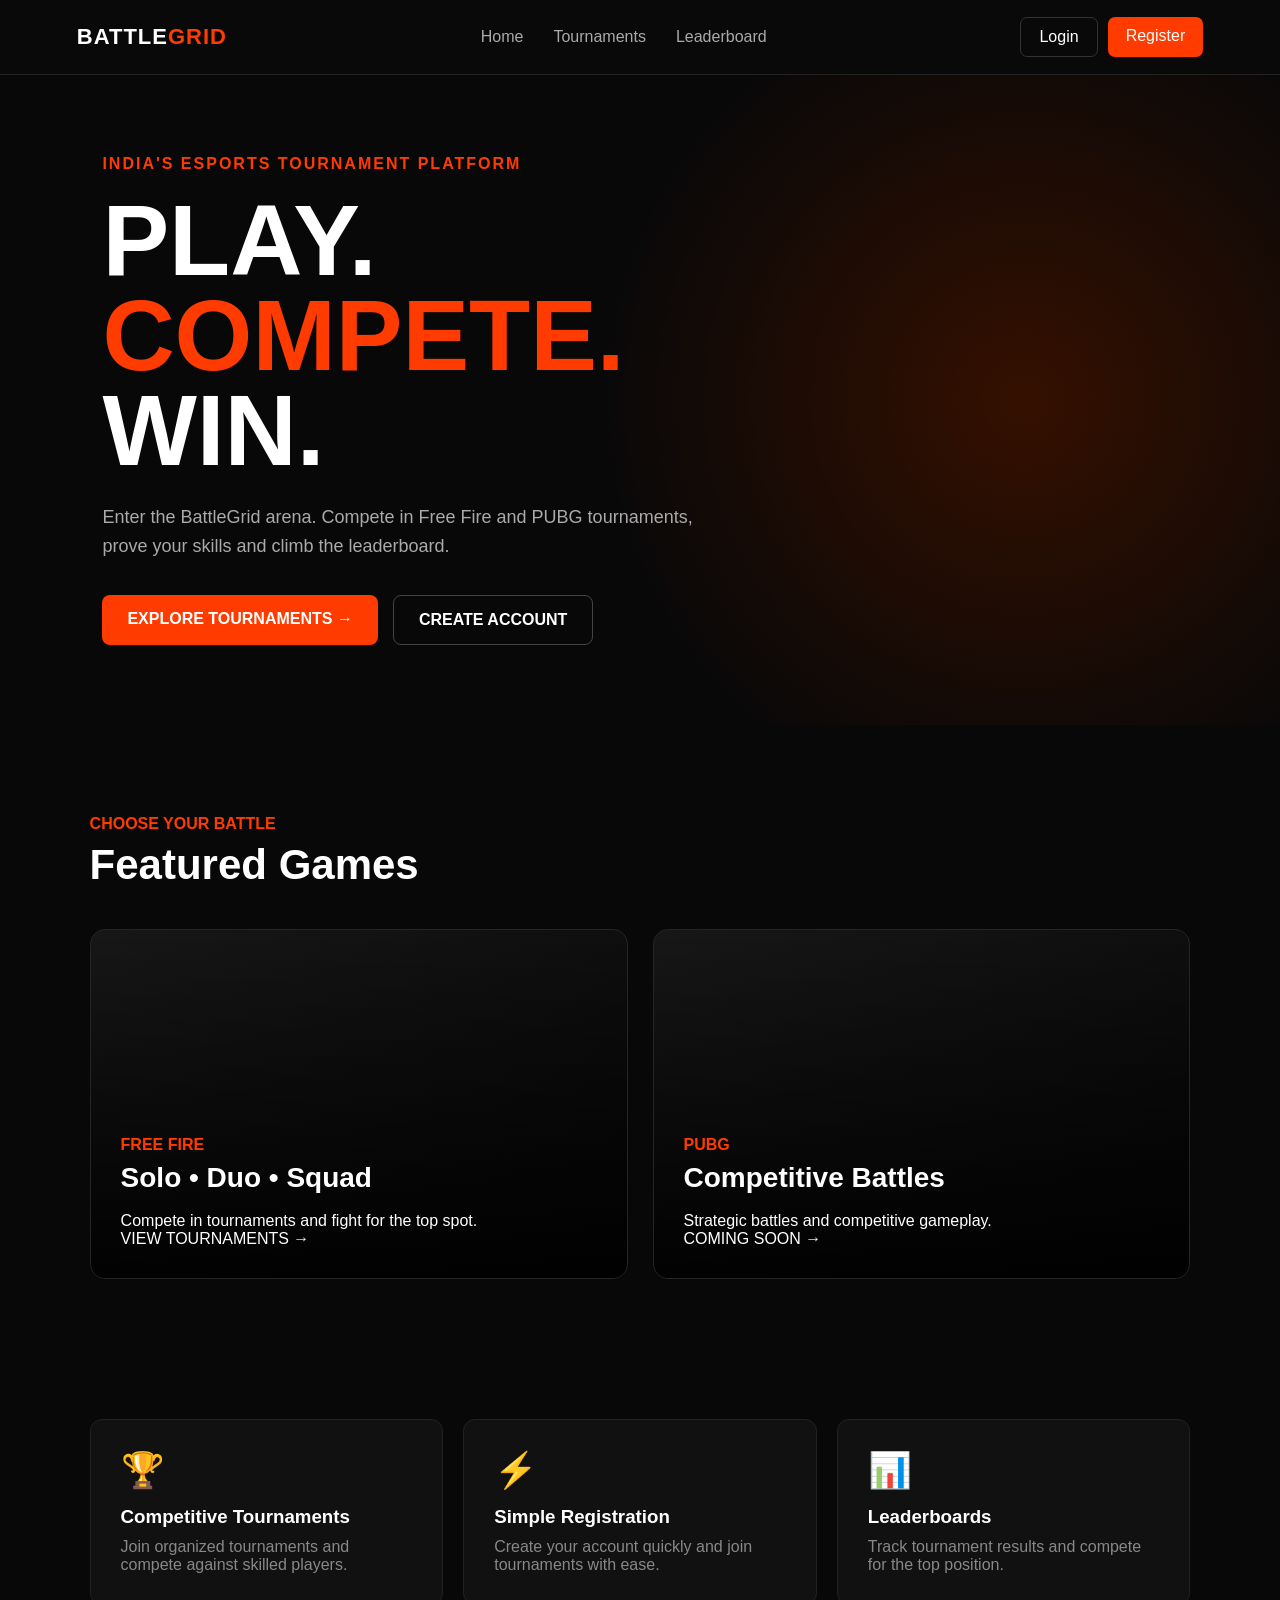
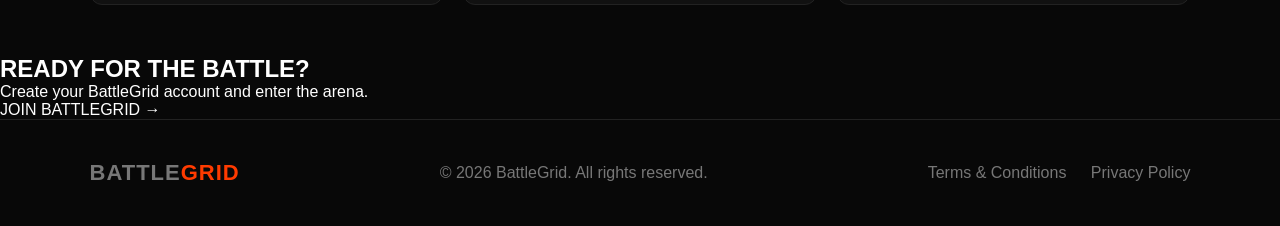
==== commit 628603a4: "Refactor index.html for improved readability Updated various sections for consistency and clarity." ====
--- a/index.html
+++ b/index.html
@@ -5,14 +5,15 @@
     <meta charset="UTF-8">
     <meta name="viewport" content="width=device-width, initial-scale=1.0">
 
-    <title>BattleGrid | Esports Tournament Platform</title>
+    <title>BattleGrid | Esports Tournaments</title>
 
     <link rel="stylesheet" href="css/style.css">
 </head>
 
 <body>
 
-    <!-- NAVBAR -->
+    <!-- ================= NAVBAR ================= -->
+
     <header class="navbar">
 
         <div class="logo">
@@ -26,37 +27,46 @@
         </nav>
 
         <div class="nav-buttons">
-            <a href="login.html" class="login-btn">Login</a>
-            <a href="register.html" class="register-btn">Register</a>
+
+            <a href="login.html" class="login-btn">
+                Login
+            </a>
+
+            <a href="register.html" class="register-btn">
+                Register
+            </a>
+
         </div>
 
     </header>
 
 
-    <!-- HERO -->
+    <!-- ================= HERO ================= -->
+
     <section class="hero">
 
         <div class="hero-content">
 
             <p class="tag">
-                🔥 INDIA'S ESPORTS ARENA
+                INDIA'S ESPORTS TOURNAMENT PLATFORM
             </p>
 
             <h1>
-                PLAY.<br>
-                COMPETE.<br>
-                <span>WIN.</span>
+                PLAY.
+                <span>COMPETE.</span>
+                WIN.
             </h1>
 
             <p class="hero-text">
-                Join competitive tournaments, prove your skills
-                and climb the BattleGrid leaderboard.
+                Enter the BattleGrid arena. Compete in
+                Free Fire and PUBG tournaments, prove
+                your skills and climb the leaderboard.
             </p>
 
             <div class="hero-buttons">
 
                 <a href="freefire.html" class="primary-btn">
-                    VIEW TOURNAMENTS →
+                    EXPLORE TOURNAMENTS →
                 </a>
 
                 <a href="register.html" class="secondary-btn">
@@ -70,8 +80,9 @@
     </section>
 
 
-    <!-- FEATURED GAMES -->
-    <section class="games-section">
+    <!-- ================= GAMES ================= -->
+
+    <section class="games">
 
         <div class="section-heading">
 
@@ -84,154 +95,147 @@
         </div>
 
 
-        <div class="games-grid">
+        <div class="game-container">
+
 
             <!-- FREE FIRE -->
-            <div class="game-card">
-
-                <div class="game-icon">
-                    🔥
+
+            <div class="game-card freefire">
+
+                <div class="game-overlay">
+
+                    <span>
+                        FREE FIRE
+                    </span>
+
+                    <h3>
+                        Solo • Duo • Squad
+                    </h3>
+
+                    <p>
+                        Compete in tournaments and
+                        fight for the top spot.
+                    </p>
+
+                    <a href="freefire.html">
+                        VIEW TOURNAMENTS →
+                    </a>
+
                 </div>
 
-                <h3>
-                    Free Fire
-                </h3>
-
-                <p>
-                    Compete in Solo, Duo and Squad
-                    tournaments.
-                </p>
-
-                <span>
-                    SOLO • DUO • SQUAD
-                </span>
-
-                <a href="freefire.html">
-                    VIEW TOURNAMENTS →
-                </a>
-
             </div>
 
 
             <!-- PUBG -->
-            <div class="game-card">
-
-                <div class="game-icon">
-                    🎯
+
+            <div class="game-card pubg">
+
+                <div class="game-overlay">
+
+                    <span>
+                        PUBG
+                    </span>
+
+                    <h3>
+                        Competitive Battles
+                    </h3>
+
+                    <p>
+                        Strategic battles and
+                        competitive gameplay.
+                    </p>
+
+                    <a href="#">
+                        COMING SOON →
+                    </a>
+
                 </div>
 
-                <h3>
-                    PUBG
-                </h3>
-
-                <p>
-                    Battle against skilled players
-                    and dominate the leaderboard.
-                </p>
-
-                <span>
-                    SOLO • DUO • SQUAD
-                </span>
-
-                <a href="#">
-                    COMING SOON →
-                </a>
-
             </div>
 
-        </div>
-
-    </section>
-
-
-    <!-- FEATURES -->
-    <section class="features-section">
-
-        <div class="section-heading">
-
-            <p>WHY BATTLEGRID</p>
-
-            <h2>
-                Built For Competition
-            </h2>
-
-        </div>
-
-
-        <div class="features-grid">
-
-            <div class="feature-card">
-
-                <h3>🏆 Competitive Tournaments</h3>
-
-                <p>
-                    Participate in organized tournaments
-                    and compete with players.
-                </p>
-
-            </div>
-
-
-            <div class="feature-card">
-
-                <h3>⚡ Fast Match System</h3>
-
-                <p>
-                    Find upcoming matches and get your
-                    tournament information in one place.
-                </p>
-
-            </div>
-
-
-            <div class="feature-card">
-
-                <h3>📊 Leaderboards</h3>
-
-                <p>
-                    Track your performance and climb
-                    the competitive rankings.
-                </p>
-
-            </div>
-
-
-            <div class="feature-card">
-
-                <h3>🎮 Multiple Game Modes</h3>
-
-                <p>
-                    Play Solo, Duo or Squad depending
-                    on the tournament.
-                </p>
-
-            </div>
-
-        </div>
-
-    </section>
-
-
-    <!-- CTA -->
-    <section class="cta-section">
+
+        </div>
+
+    </section>
+
+
+    <!-- ================= WHY BATTLEGRID ================= -->
+
+    <section class="features">
+
+        <div class="feature">
+
+            <div>🏆</div>
+
+            <h3>
+                Competitive Tournaments
+            </h3>
+
+            <p>
+                Join organized tournaments and
+                compete against skilled players.
+            </p>
+
+        </div>
+
+
+        <div class="feature">
+
+            <div>⚡</div>
+
+            <h3>
+                Simple Registration
+            </h3>
+
+            <p>
+                Create your account quickly and
+                join tournaments with ease.
+            </p>
+
+        </div>
+
+
+        <div class="feature">
+
+            <div>📊</div>
+
+            <h3>
+                Leaderboards
+            </h3>
+
+            <p>
+                Track tournament results and
+                compete for the top position.
+            </p>
+
+        </div>
+
+
+    </section>
+
+
+    <!-- ================= CALL TO ACTION ================= -->
+
+    <section class="cta">
 
         <h2>
-            Ready To Enter The Battle?
+            READY FOR THE BATTLE?
         </h2>
 
         <p>
-            Create your BattleGrid account and
-            start competing.
+            Create your BattleGrid account
+            and enter the arena.
         </p>
 
         <a href="register.html">
-            CREATE ACCOUNT →
+            JOIN BATTLEGRID →
         </a>
 
     </section>
 
 
-    <!-- FOOTER -->
+    <!-- ================= FOOTER ================= -->
+
     <footer>
 
         <div class="logo">
@@ -242,7 +246,7 @@
             © 2026 BattleGrid. All rights reserved.
         </p>
 
-        <div class="footer-links">
+        <div>
 
             <a href="#">
                 Terms & Conditions
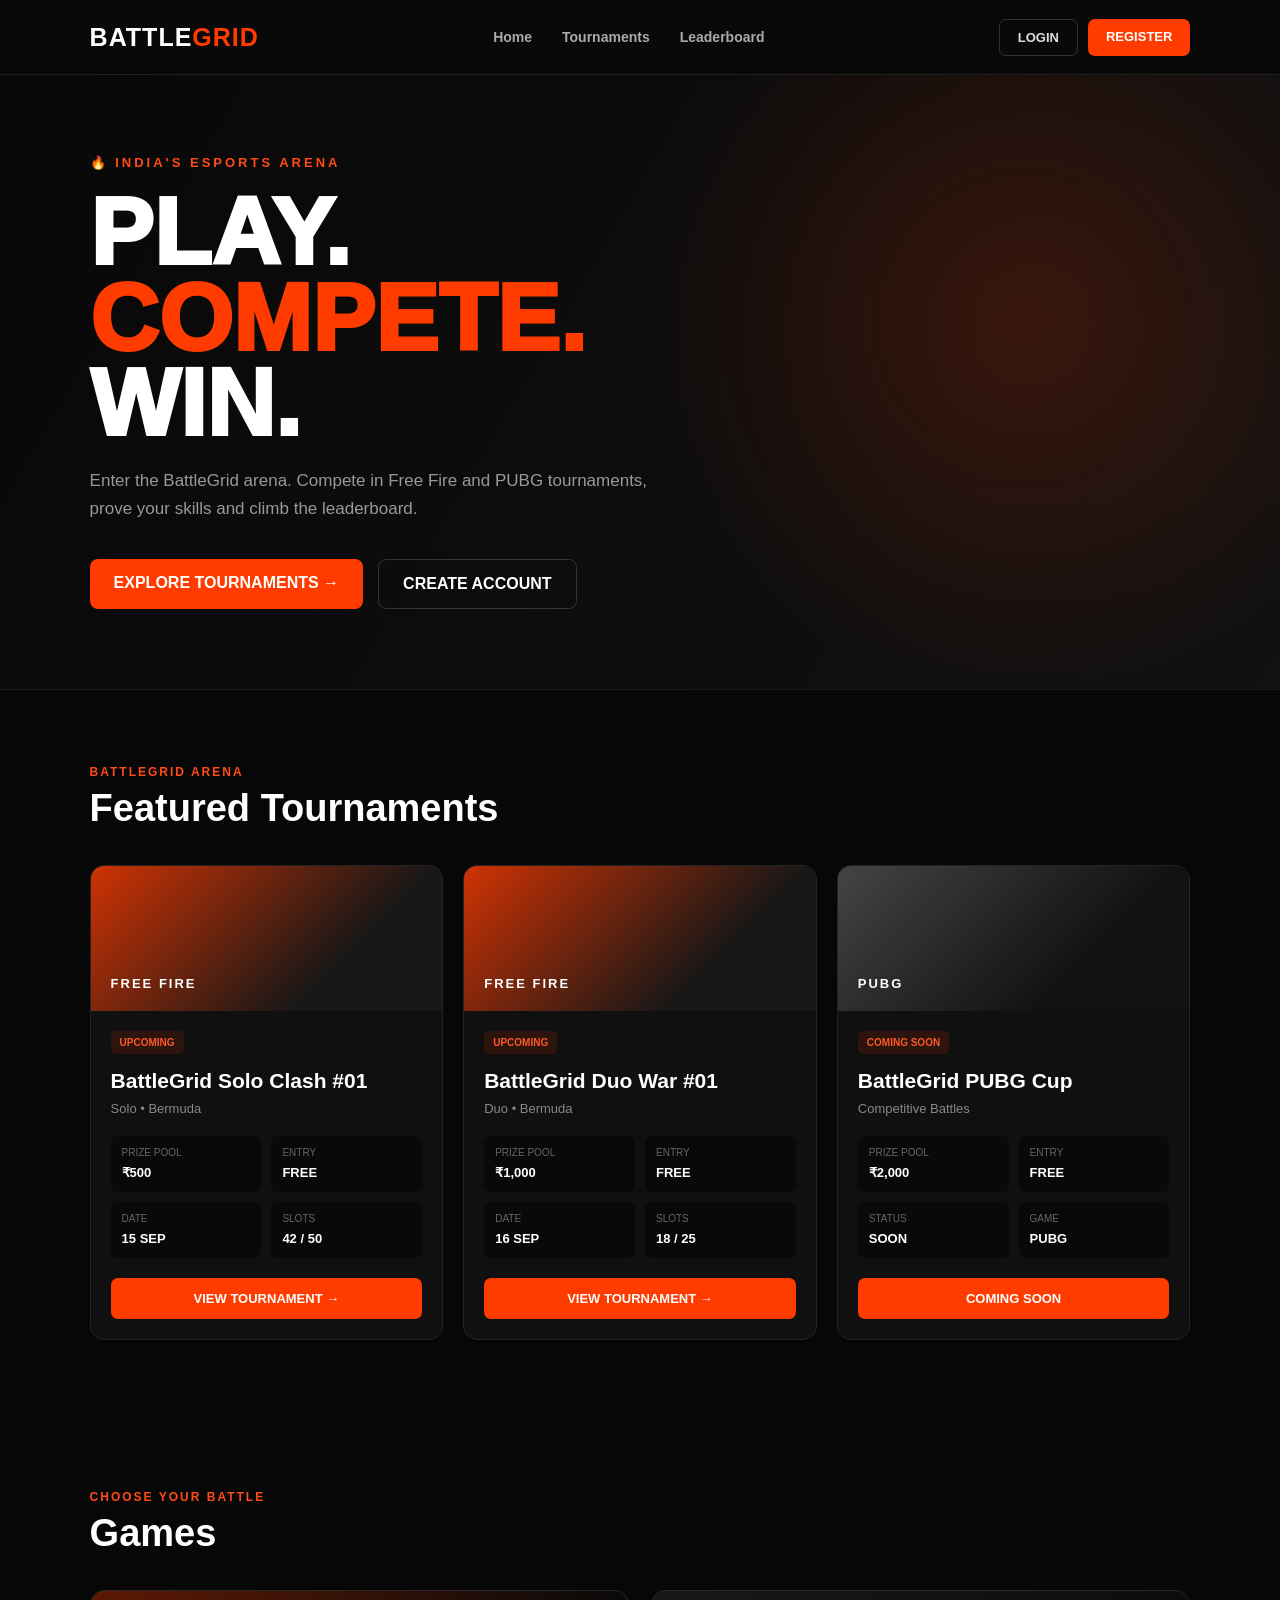
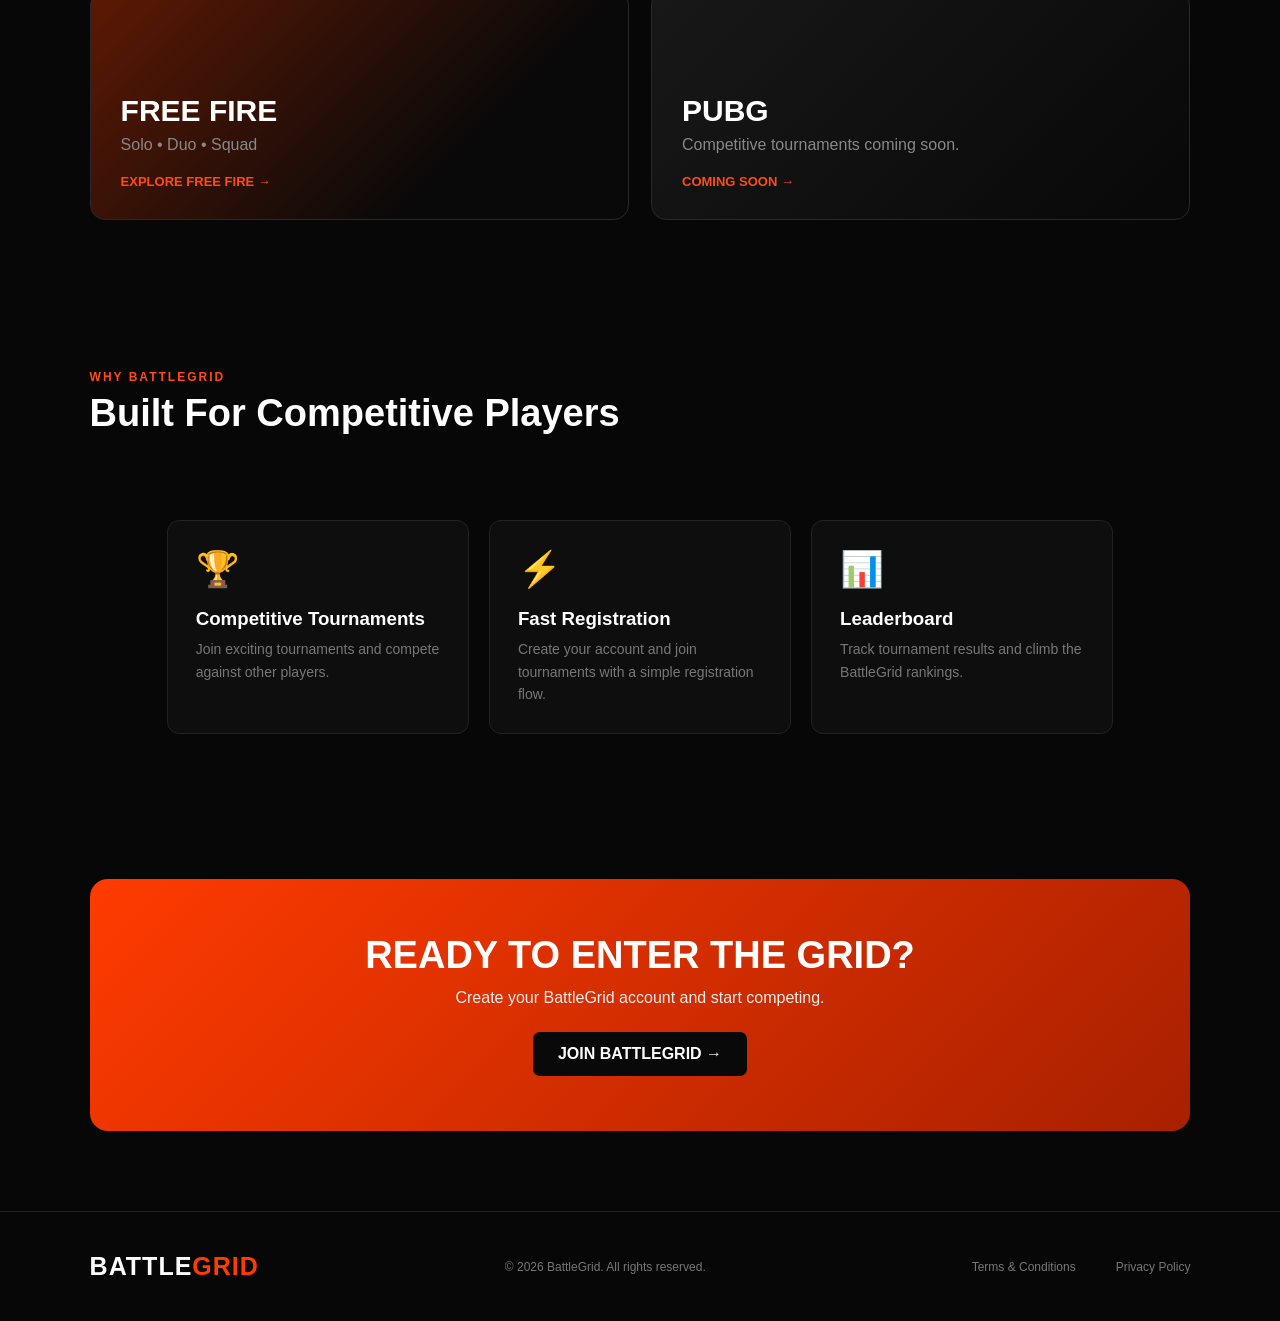
==== commit c5d43e66: "Revise branding and layout for esports platform Updated the title and content to reflect the new bra" ====
--- a/index.html
+++ b/index.html
@@ -1,268 +1,809 @@
 <!DOCTYPE html>
 <html lang="en">
-
 <head>
     <meta charset="UTF-8">
     <meta name="viewport" content="width=device-width, initial-scale=1.0">
 
-    <title>BattleGrid | Esports Tournaments</title>
+    <title>BattleGrid | India's Esports Arena</title>
 
     <link rel="stylesheet" href="css/style.css">
+
+    <style>
+        * {
+            box-sizing: border-box;
+        }
+
+        body {
+            margin: 0;
+            background: #070707;
+            color: #fff;
+            font-family: Arial, sans-serif;
+        }
+
+        a {
+            text-decoration: none;
+            color: inherit;
+        }
+
+        /* NAVBAR */
+        .navbar {
+            height: 75px;
+            padding: 0 7%;
+            display: flex;
+            align-items: center;
+            justify-content: space-between;
+            background: #090909;
+            border-bottom: 1px solid #202020;
+            position: sticky;
+            top: 0;
+            z-index: 100;
+        }
+
+        .logo {
+            font-size: 25px;
+            font-weight: 900;
+            letter-spacing: 1px;
+        }
+
+        .logo span {
+            color: #ff3b00;
+        }
+
+        .navbar nav {
+            display: flex;
+            gap: 30px;
+        }
+
+        .navbar nav a {
+            color: #aaa;
+            font-size: 14px;
+            font-weight: bold;
+        }
+
+        .navbar nav a:hover {
+            color: #ff4b16;
+        }
+
+        .nav-buttons {
+            display: flex;
+            gap: 10px;
+        }
+
+        .login-btn,
+        .register-btn {
+            padding: 10px 18px;
+            border-radius: 7px;
+            font-size: 13px;
+            font-weight: bold;
+        }
+
+        .login-btn {
+            border: 1px solid #333;
+            color: #ddd;
+        }
+
+        .register-btn {
+            background: #ff3b00;
+            color: white;
+        }
+
+        /* HERO */
+        .hero {
+            min-height: 570px;
+            display: flex;
+            align-items: center;
+            padding: 80px 7%;
+            background:
+                radial-gradient(circle at 80% 40%, rgba(255,59,0,.18), transparent 35%),
+                linear-gradient(120deg, #080808, #111);
+            border-bottom: 1px solid #191919;
+        }
+
+        .hero-content {
+            max-width: 760px;
+        }
+
+        .tag {
+            color: #ff4b16;
+            font-size: 13px;
+            font-weight: bold;
+            letter-spacing: 3px;
+        }
+
+        .hero h1 {
+            font-size: clamp(55px, 8vw, 95px);
+            line-height: .9;
+            margin: 20px 0;
+            font-weight: 950;
+        }
+
+        .hero h1 span {
+            color: #ff3b00;
+        }
+
+        .hero-text {
+            max-width: 600px;
+            color: #999;
+            font-size: 17px;
+            line-height: 1.7;
+        }
+
+        .hero-buttons {
+            display: flex;
+            gap: 15px;
+            margin-top: 35px;
+        }
+
+        .primary-btn,
+        .secondary-btn {
+            padding: 15px 24px;
+            border-radius: 8px;
+            font-weight: bold;
+        }
+
+        .primary-btn {
+            background: #ff3b00;
+        }
+
+        .secondary-btn {
+            border: 1px solid #333;
+        }
+
+        /* SECTION */
+        .section {
+            padding: 75px 7%;
+        }
+
+        .section-label {
+            color: #ff4b16;
+            font-size: 12px;
+            font-weight: bold;
+            letter-spacing: 2px;
+        }
+
+        .section-title {
+            font-size: 38px;
+            margin: 8px 0 35px;
+        }
+
+        /* TOURNAMENTS */
+        .tournament-grid {
+            display: grid;
+            grid-template-columns: repeat(3, 1fr);
+            gap: 20px;
+        }
+
+        .tournament-card {
+            background: #101010;
+            border: 1px solid #242424;
+            border-radius: 14px;
+            overflow: hidden;
+            transition: .25s;
+        }
+
+        .tournament-card:hover {
+            transform: translateY(-5px);
+            border-color: #ff3b00;
+        }
+
+        .card-banner {
+            height: 145px;
+            padding: 20px;
+            display: flex;
+            align-items: flex-end;
+            background:
+                linear-gradient(135deg, rgba(255,59,0,.8), #171717 70%);
+        }
+
+        .card-banner.pubg {
+            background:
+                linear-gradient(135deg, #444, #111 70%);
+        }
+
+        .game-name {
+            font-size: 13px;
+            font-weight: bold;
+            letter-spacing: 2px;
+        }
+
+        .card-body {
+            padding: 20px;
+        }
+
+        .status {
+            display: inline-block;
+            padding: 6px 9px;
+            border-radius: 5px;
+            background: rgba(255,59,0,.12);
+            color: #ff5728;
+            font-size: 10px;
+            font-weight: bold;
+        }
+
+        .card-body h3 {
+            margin: 15px 0 8px;
+            font-size: 21px;
+        }
+
+        .mode {
+            color: #888;
+            font-size: 13px;
+        }
+
+        .card-info {
+            display: grid;
+            grid-template-columns: 1fr 1fr;
+            gap: 10px;
+            margin: 20px 0;
+        }
+
+        .info {
+            background: #090909;
+            padding: 11px;
+            border-radius: 7px;
+        }
+
+        .info small {
+            display: block;
+            color: #666;
+            font-size: 10px;
+            margin-bottom: 5px;
+        }
+
+        .info strong {
+            font-size: 13px;
+        }
+
+        .join-btn {
+            display: block;
+            text-align: center;
+            padding: 13px;
+            background: #ff3b00;
+            border-radius: 7px;
+            font-size: 13px;
+            font-weight: bold;
+        }
+
+        /* GAMES */
+        .games-grid {
+            display: grid;
+            grid-template-columns: 1fr 1fr;
+            gap: 22px;
+        }
+
+        .game-box {
+            min-height: 230px;
+            padding: 30px;
+            border: 1px solid #292929;
+            border-radius: 15px;
+            display: flex;
+            flex-direction: column;
+            justify-content: flex-end;
+            background: linear-gradient(135deg, #181818, #080808);
+        }
+
+        .game-box.freefire {
+            background:
+                linear-gradient(135deg, rgba(255,59,0,.35), #090909 70%);
+        }
+
+        .game-box h3 {
+            font-size: 30px;
+            margin: 0 0 8px;
+        }
+
+        .game-box p {
+            color: #888;
+            margin-bottom: 20px;
+        }
+
+        .game-link {
+            color: #ff4b16;
+            font-weight: bold;
+            font-size: 13px;
+        }
+
+        /* FEATURES */
+        .features {
+            display: grid;
+            grid-template-columns: repeat(3, 1fr);
+            gap: 20px;
+        }
+
+        .feature {
+            padding: 28px;
+            background: #0e0e0e;
+            border: 1px solid #222;
+            border-radius: 12px;
+        }
+
+        .feature-icon {
+            font-size: 28px;
+        }
+
+        .feature h3 {
+            margin: 18px 0 8px;
+        }
+
+        .feature p {
+            color: #777;
+            line-height: 1.6;
+            font-size: 14px;
+        }
+
+        /* CTA */
+        .cta {
+            margin: 20px 7% 80px;
+            padding: 55px;
+            text-align: center;
+            border-radius: 18px;
+            background: linear-gradient(135deg, #ff3b00, #a82000);
+        }
+
+        .cta h2 {
+            font-size: 38px;
+            margin: 0 0 12px;
+        }
+
+        .cta p {
+            color: #eee;
+            margin-bottom: 25px;
+        }
+
+        .cta a {
+            display: inline-block;
+            padding: 13px 25px;
+            background: #090909;
+            border-radius: 7px;
+            font-weight: bold;
+        }
+
+        /* FOOTER */
+        footer {
+            padding: 40px 7%;
+            border-top: 1px solid #222;
+            display: flex;
+            align-items: center;
+            justify-content: space-between;
+            gap: 20px;
+            color: #777;
+            font-size: 12px;
+        }
+
+        footer .logo {
+            color: white;
+        }
+
+        footer div:last-child {
+            display: flex;
+            gap: 20px;
+        }
+
+        /* MOBILE */
+        @media (max-width: 850px) {
+            .navbar nav {
+                display: none;
+            }
+
+            .tournament-grid {
+                grid-template-columns: 1fr;
+            }
+
+            .features {
+                grid-template-columns: 1fr;
+            }
+
+            .games-grid {
+                grid-template-columns: 1fr;
+            }
+
+            .hero {
+                min-height: 500px;
+            }
+
+            footer {
+                flex-direction: column;
+                text-align: center;
+            }
+        }
+
+        @media (max-width: 500px) {
+            .navbar {
+                padding: 0 20px;
+            }
+
+            .nav-buttons .login-btn {
+                display: none;
+            }
+
+            .hero {
+                padding: 65px 20px;
+            }
+
+            .hero h1 {
+                font-size: 55px;
+            }
+
+            .section {
+                padding: 55px 20px;
+            }
+
+            .cta {
+                margin: 10px 20px 60px;
+                padding: 40px 20px;
+            }
+
+            .cta h2 {
+                font-size: 30px;
+            }
+        }
+    </style>
 </head>
 
 <body>
 
-    <!-- ================= NAVBAR ================= -->
-
-    <header class="navbar">
-
-        <div class="logo">
-            BATTLE<span>GRID</span>
+<header class="navbar">
+
+    <div class="logo">
+        BATTLE<span>GRID</span>
+    </div>
+
+    <nav>
+        <a href="index.html">Home</a>
+        <a href="freefire.html">Tournaments</a>
+        <a href="#">Leaderboard</a>
+    </nav>
+
+    <div class="nav-buttons">
+        <a href="login.html" class="login-btn">LOGIN</a>
+        <a href="register.html" class="register-btn">REGISTER</a>
+    </div>
+
+</header>
+
+
+<!-- HERO -->
+
+<section class="hero">
+
+    <div class="hero-content">
+
+        <p class="tag">🔥 INDIA'S ESPORTS ARENA</p>
+
+        <h1>
+            PLAY.<br>
+            <span>COMPETE.</span><br>
+            WIN.
+        </h1>
+
+        <p class="hero-text">
+            Enter the BattleGrid arena. Compete in Free Fire
+            and PUBG tournaments, prove your skills and climb
+            the leaderboard.
+        </p>
+
+        <div class="hero-buttons">
+
+            <a href="freefire.html" class="primary-btn">
+                EXPLORE TOURNAMENTS →
+            </a>
+
+            <a href="register.html" class="secondary-btn">
+                CREATE ACCOUNT
+            </a>
+
         </div>
 
-        <nav>
-            <a href="index.html">Home</a>
-            <a href="freefire.html">Tournaments</a>
-            <a href="#">Leaderboard</a>
-        </nav>
-
-        <div class="nav-buttons">
-
-            <a href="login.html" class="login-btn">
-                Login
+    </div>
+
+</section>
+
+
+<!-- LIVE / UPCOMING -->
+
+<section class="section">
+
+    <p class="section-label">BATTLEGRID ARENA</p>
+
+    <h2 class="section-title">
+        Featured Tournaments
+    </h2>
+
+    <div class="tournament-grid">
+
+        <div class="tournament-card">
+
+            <div class="card-banner">
+                <span class="game-name">FREE FIRE</span>
+            </div>
+
+            <div class="card-body">
+
+                <span class="status">UPCOMING</span>
+
+                <h3>BattleGrid Solo Clash #01</h3>
+
+                <p class="mode">
+                    Solo • Bermuda
+                </p>
+
+                <div class="card-info">
+
+                    <div class="info">
+                        <small>PRIZE POOL</small>
+                        <strong>₹500</strong>
+                    </div>
+
+                    <div class="info">
+                        <small>ENTRY</small>
+                        <strong>FREE</strong>
+                    </div>
+
+                    <div class="info">
+                        <small>DATE</small>
+                        <strong>15 SEP</strong>
+                    </div>
+
+                    <div class="info">
+                        <small>SLOTS</small>
+                        <strong>42 / 50</strong>
+                    </div>
+
+                </div>
+
+                <a href="freefire.html" class="join-btn">
+                    VIEW TOURNAMENT →
+                </a>
+
+            </div>
+
+        </div>
+
+
+        <div class="tournament-card">
+
+            <div class="card-banner">
+                <span class="game-name">FREE FIRE</span>
+            </div>
+
+            <div class="card-body">
+
+                <span class="status">UPCOMING</span>
+
+                <h3>BattleGrid Duo War #01</h3>
+
+                <p class="mode">
+                    Duo • Bermuda
+                </p>
+
+                <div class="card-info">
+
+                    <div class="info">
+                        <small>PRIZE POOL</small>
+                        <strong>₹1,000</strong>
+                    </div>
+
+                    <div class="info">
+                        <small>ENTRY</small>
+                        <strong>FREE</strong>
+                    </div>
+
+                    <div class="info">
+                        <small>DATE</small>
+                        <strong>16 SEP</strong>
+                    </div>
+
+                    <div class="info">
+                        <small>SLOTS</small>
+                        <strong>18 / 25</strong>
+                    </div>
+
+                </div>
+
+                <a href="freefire.html" class="join-btn">
+                    VIEW TOURNAMENT →
+                </a>
+
+            </div>
+
+        </div>
+
+
+        <div class="tournament-card">
+
+            <div class="card-banner pubg">
+                <span class="game-name">PUBG</span>
+            </div>
+
+            <div class="card-body">
+
+                <span class="status">COMING SOON</span>
+
+                <h3>BattleGrid PUBG Cup</h3>
+
+                <p class="mode">
+                    Competitive Battles
+                </p>
+
+                <div class="card-info">
+
+                    <div class="info">
+                        <small>PRIZE POOL</small>
+                        <strong>₹2,000</strong>
+                    </div>
+
+                    <div class="info">
+                        <small>ENTRY</small>
+                        <strong>FREE</strong>
+                    </div>
+
+                    <div class="info">
+                        <small>STATUS</small>
+                        <strong>SOON</strong>
+                    </div>
+
+                    <div class="info">
+                        <small>GAME</small>
+                        <strong>PUBG</strong>
+                    </div>
+
+                </div>
+
+                <a href="#" class="join-btn">
+                    COMING SOON
+                </a>
+
+            </div>
+
+        </div>
+
+    </div>
+
+</section>
+
+
+<!-- GAMES -->
+
+<section class="section">
+
+    <p class="section-label">CHOOSE YOUR BATTLE</p>
+
+    <h2 class="section-title">
+        Games
+    </h2>
+
+    <div class="games-grid">
+
+        <div class="game-box freefire">
+
+            <h3>FREE FIRE</h3>
+
+            <p>
+                Solo • Duo • Squad
+            </p>
+
+            <a href="freefire.html" class="game-link">
+                EXPLORE FREE FIRE →
             </a>
 
-            <a href="register.html" class="register-btn">
-                Register
+        </div>
+
+
+        <div class="game-box">
+
+            <h3>PUBG</h3>
+
+            <p>
+                Competitive tournaments coming soon.
+            </p>
+
+            <a href="#" class="game-link">
+                COMING SOON →
             </a>
 
         </div>
 
-    </header>
-
-
-    <!-- ================= HERO ================= -->
-
-    <section class="hero">
-
-        <div class="hero-content">
-
-            <p class="tag">
-                INDIA'S ESPORTS TOURNAMENT PLATFORM
+    </div>
+
+</section>
+
+
+<!-- FEATURES -->
+
+<section class="section">
+
+    <p class="section-label">WHY BATTLEGRID</p>
+
+    <h2 class="section-title">
+        Built For Competitive Players
+    </h2>
+
+    <div class="features">
+
+        <div class="feature">
+
+            <div class="feature-icon">🏆</div>
+
+            <h3>Competitive Tournaments</h3>
+
+            <p>
+                Join exciting tournaments and compete
+                against other players.
             </p>
 
-            <h1>
-                PLAY.
-                <span>COMPETE.</span>
-                WIN.
-            </h1>
-
-            <p class="hero-text">
-                Enter the BattleGrid arena. Compete in
-                Free Fire and PUBG tournaments, prove
-                your skills and climb the leaderboard.
+        </div>
+
+
+        <div class="feature">
+
+            <div class="feature-icon">⚡</div>
+
+            <h3>Fast Registration</h3>
+
+            <p>
+                Create your account and join tournaments
+                with a simple registration flow.
             </p>
 
-            <div class="hero-buttons">
-
-                <a href="freefire.html" class="primary-btn">
-                    EXPLORE TOURNAMENTS →
-                </a>
-
-                <a href="register.html" class="secondary-btn">
-                    CREATE ACCOUNT
-                </a>
-
-            </div>
-
         </div>
 
-    </section>
-
-
-    <!-- ================= GAMES ================= -->
-
-    <section class="games">
-
-        <div class="section-heading">
-
-            <p>CHOOSE YOUR BATTLE</p>
-
-            <h2>
-                Featured Games
-            </h2>
+
+        <div class="feature">
+
+            <div class="feature-icon">📊</div>
+
+            <h3>Leaderboard</h3>
+
+            <p>
+                Track tournament results and climb
+                the BattleGrid rankings.
+            </p>
 
         </div>
 
-
-        <div class="game-container">
-
-
-            <!-- FREE FIRE -->
-
-            <div class="game-card freefire">
-
-                <div class="game-overlay">
-
-                    <span>
-                        FREE FIRE
-                    </span>
-
-                    <h3>
-                        Solo • Duo • Squad
-                    </h3>
-
-                    <p>
-                        Compete in tournaments and
-                        fight for the top spot.
-                    </p>
-
-                    <a href="freefire.html">
-                        VIEW TOURNAMENTS →
-                    </a>
-
-                </div>
-
-            </div>
-
-
-            <!-- PUBG -->
-
-            <div class="game-card pubg">
-
-                <div class="game-overlay">
-
-                    <span>
-                        PUBG
-                    </span>
-
-                    <h3>
-                        Competitive Battles
-                    </h3>
-
-                    <p>
-                        Strategic battles and
-                        competitive gameplay.
-                    </p>
-
-                    <a href="#">
-                        COMING SOON →
-                    </a>
-
-                </div>
-
-            </div>
-
-
-        </div>
-
-    </section>
-
-
-    <!-- ================= WHY BATTLEGRID ================= -->
-
-    <section class="features">
-
-        <div class="feature">
-
-            <div>🏆</div>
-
-            <h3>
-                Competitive Tournaments
-            </h3>
-
-            <p>
-                Join organized tournaments and
-                compete against skilled players.
-            </p>
-
-        </div>
-
-
-        <div class="feature">
-
-            <div>⚡</div>
-
-            <h3>
-                Simple Registration
-            </h3>
-
-            <p>
-                Create your account quickly and
-                join tournaments with ease.
-            </p>
-
-        </div>
-
-
-        <div class="feature">
-
-            <div>📊</div>
-
-            <h3>
-                Leaderboards
-            </h3>
-
-            <p>
-                Track tournament results and
-                compete for the top position.
-            </p>
-
-        </div>
-
-
-    </section>
-
-
-    <!-- ================= CALL TO ACTION ================= -->
-
-    <section class="cta">
-
-        <h2>
-            READY FOR THE BATTLE?
-        </h2>
-
-        <p>
-            Create your BattleGrid account
-            and enter the arena.
-        </p>
-
-        <a href="register.html">
-            JOIN BATTLEGRID →
-        </a>
-
-    </section>
-
-
-    <!-- ================= FOOTER ================= -->
-
-    <footer>
-
-        <div class="logo">
-            BATTLE<span>GRID</span>
-        </div>
-
-        <p>
-            © 2026 BattleGrid. All rights reserved.
-        </p>
-
-        <div>
-
-            <a href="#">
-                Terms & Conditions
-            </a>
-
-            <a href="#">
-                Privacy Policy
-            </a>
-
-        </div>
-
-    </footer>
-
-
-    <script src="js/app.js"></script>
+    </div>
+
+</section>
+
+
+<!-- CTA -->
+
+<section class="cta">
+
+    <h2>READY TO ENTER THE GRID?</h2>
+
+    <p>
+        Create your BattleGrid account and start competing.
+    </p>
+
+    <a href="register.html">
+        JOIN BATTLEGRID →
+    </a>
+
+</section>
+
+
+<!-- FOOTER -->
+
+<footer>
+
+    <div class="logo">
+        BATTLE<span>GRID</span>
+    </div>
+
+    <p>
+        © 2026 BattleGrid. All rights reserved.
+    </p>
+
+    <div>
+        <a href="#">Terms & Conditions</a>
+        <a href="#">Privacy Policy</a>
+    </div>
+
+</footer>
+
+
+<script src="js/app.js"></script>
 
 </body>
-
 </html>
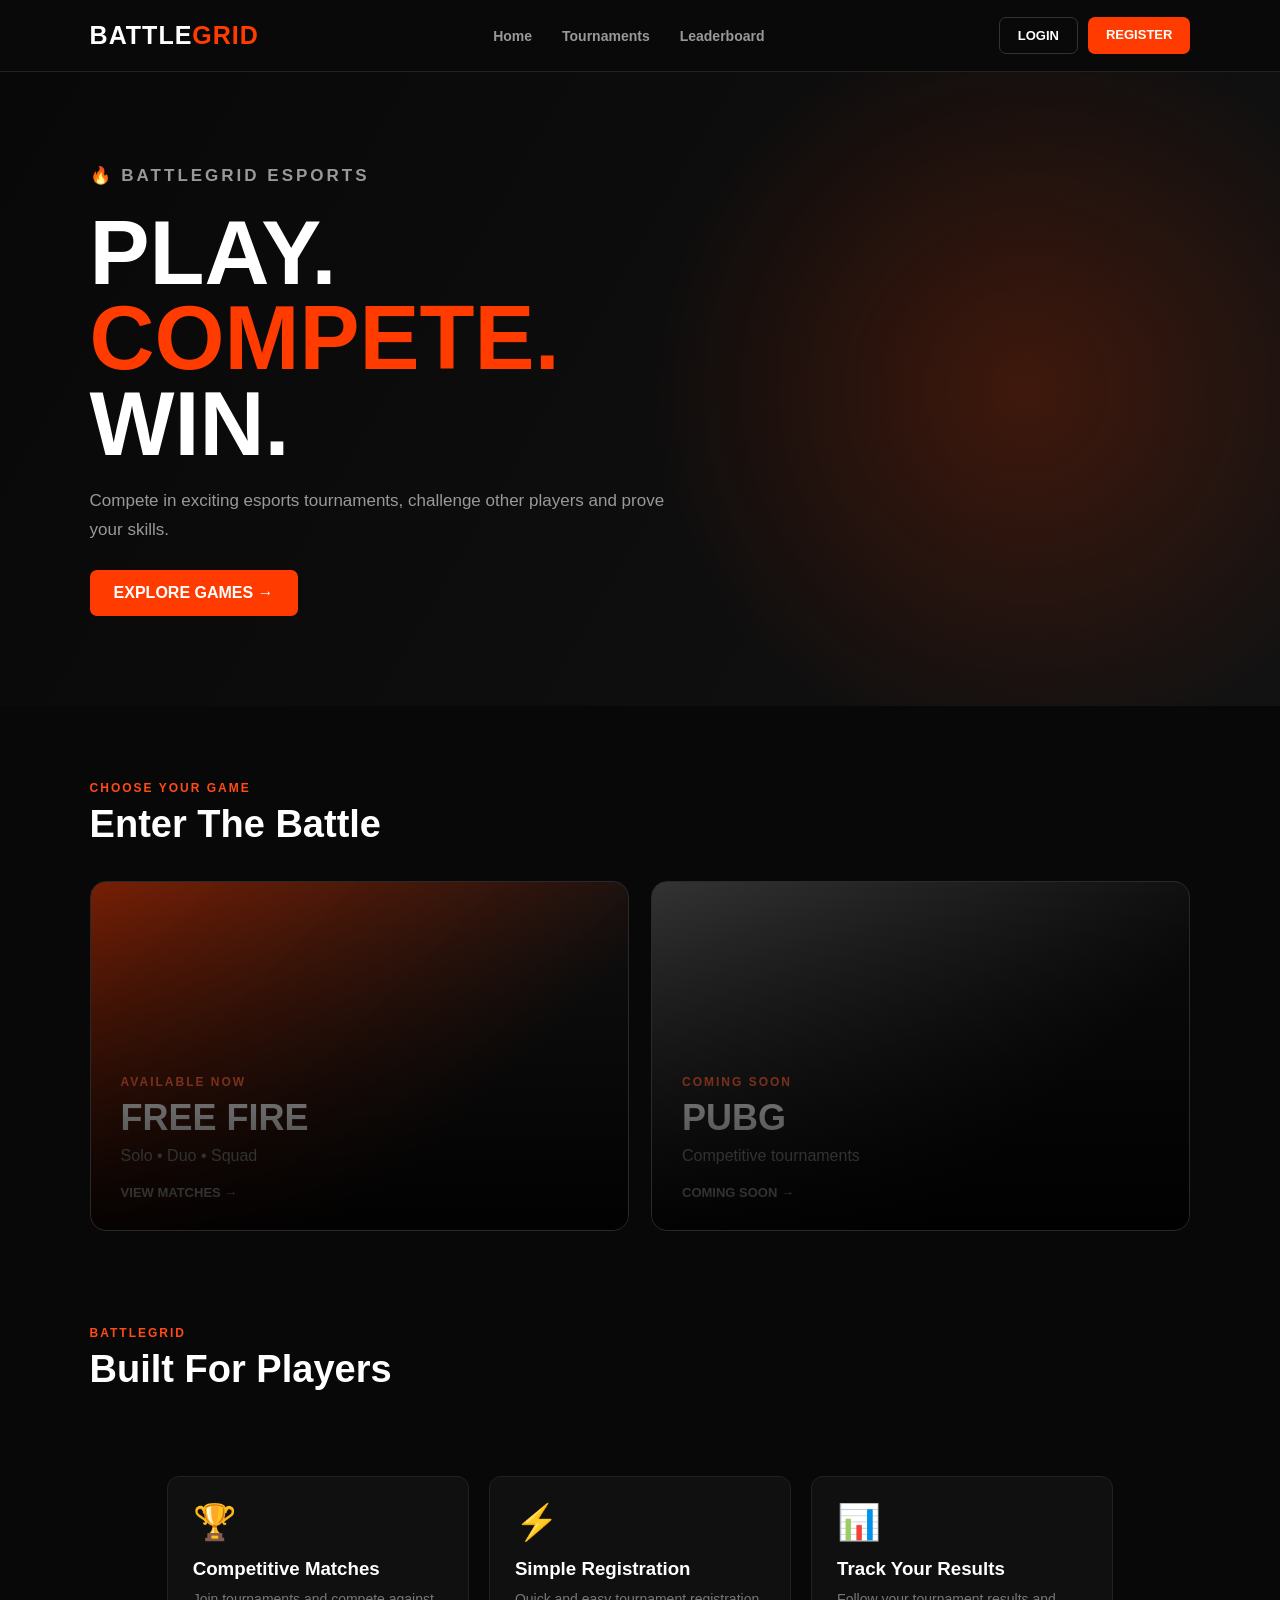
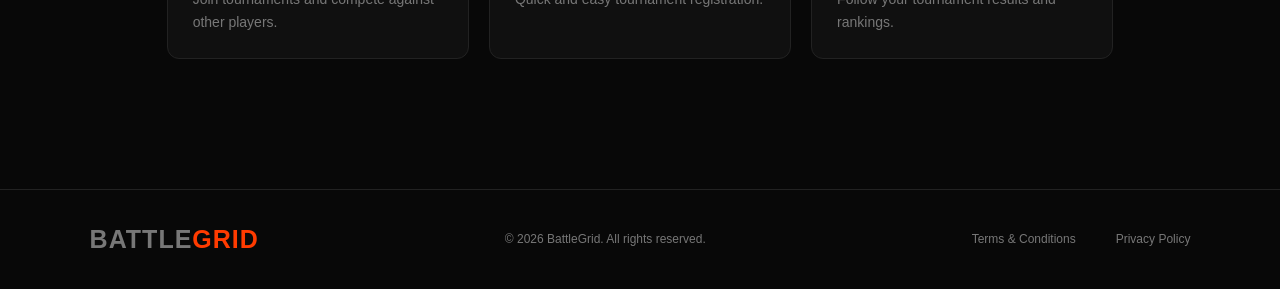
==== commit 496a01f5: "Refactor index.html for design improvements Updated the title and various styles for improved aesthe" ====
--- a/index.html
+++ b/index.html
@@ -4,7 +4,7 @@
     <meta charset="UTF-8">
     <meta name="viewport" content="width=device-width, initial-scale=1.0">
 
-    <title>BattleGrid | India's Esports Arena</title>
+    <title>BattleGrid | Esports Tournaments</title>
 
     <link rel="stylesheet" href="css/style.css">
 
@@ -15,7 +15,7 @@
 
         body {
             margin: 0;
-            background: #070707;
+            background: #080808;
             color: #fff;
             font-family: Arial, sans-serif;
         }
@@ -26,17 +26,15 @@
         }
 
         /* NAVBAR */
+
         .navbar {
-            height: 75px;
+            height: 72px;
             padding: 0 7%;
             display: flex;
             align-items: center;
             justify-content: space-between;
             background: #090909;
-            border-bottom: 1px solid #202020;
-            position: sticky;
-            top: 0;
-            z-index: 100;
+            border-bottom: 1px solid #222;
         }
 
         .logo {
@@ -55,13 +53,13 @@
         }
 
         .navbar nav a {
-            color: #aaa;
+            color: #999;
             font-size: 14px;
             font-weight: bold;
         }
 
         .navbar nav a:hover {
-            color: #ff4b16;
+            color: #ff3b00;
         }
 
         .nav-buttons {
@@ -79,28 +77,36 @@
 
         .login-btn {
             border: 1px solid #333;
-            color: #ddd;
         }
 
         .register-btn {
             background: #ff3b00;
-            color: white;
-        }
+        }
+
 
         /* HERO */
+
         .hero {
-            min-height: 570px;
+            min-height: 500px;
+            padding: 90px 7%;
             display: flex;
             align-items: center;
-            padding: 80px 7%;
+
             background:
-                radial-gradient(circle at 80% 40%, rgba(255,59,0,.18), transparent 35%),
-                linear-gradient(120deg, #080808, #111);
-            border-bottom: 1px solid #191919;
+                radial-gradient(
+                    circle at 80% 50%,
+                    rgba(255,59,0,.20),
+                    transparent 35%
+                ),
+                linear-gradient(
+                    120deg,
+                    #080808,
+                    #121212
+                );
         }
 
         .hero-content {
-            max-width: 760px;
+            max-width: 700px;
         }
 
         .tag {
@@ -111,46 +117,36 @@
         }
 
         .hero h1 {
-            font-size: clamp(55px, 8vw, 95px);
-            line-height: .9;
+            font-size: clamp(55px, 8vw, 90px);
+            line-height: .95;
             margin: 20px 0;
-            font-weight: 950;
+            font-weight: 900;
         }
 
         .hero h1 span {
             color: #ff3b00;
         }
 
-        .hero-text {
-            max-width: 600px;
+        .hero p {
             color: #999;
             font-size: 17px;
             line-height: 1.7;
-        }
-
-        .hero-buttons {
-            display: flex;
-            gap: 15px;
-            margin-top: 35px;
-        }
-
-        .primary-btn,
-        .secondary-btn {
-            padding: 15px 24px;
-            border-radius: 8px;
-            font-weight: bold;
-        }
-
-        .primary-btn {
+            max-width: 580px;
+        }
+
+        .hero-btn {
+            display: inline-block;
+            margin-top: 25px;
+            padding: 14px 24px;
             background: #ff3b00;
-        }
-
-        .secondary-btn {
-            border: 1px solid #333;
-        }
-
-        /* SECTION */
-        .section {
+            border-radius: 7px;
+            font-weight: bold;
+        }
+
+
+        /* GAMES */
+
+        .games {
             padding: 75px 7%;
         }
 
@@ -166,144 +162,77 @@
             margin: 8px 0 35px;
         }
 
-        /* TOURNAMENTS */
-        .tournament-grid {
-            display: grid;
-            grid-template-columns: repeat(3, 1fr);
-            gap: 20px;
-        }
-
-        .tournament-card {
-            background: #101010;
-            border: 1px solid #242424;
-            border-radius: 14px;
-            overflow: hidden;
-            transition: .25s;
-        }
-
-        .tournament-card:hover {
-            transform: translateY(-5px);
-            border-color: #ff3b00;
-        }
-
-        .card-banner {
-            height: 145px;
-            padding: 20px;
-            display: flex;
-            align-items: flex-end;
-            background:
-                linear-gradient(135deg, rgba(255,59,0,.8), #171717 70%);
-        }
-
-        .card-banner.pubg {
-            background:
-                linear-gradient(135deg, #444, #111 70%);
-        }
-
-        .game-name {
-            font-size: 13px;
-            font-weight: bold;
-            letter-spacing: 2px;
-        }
-
-        .card-body {
-            padding: 20px;
-        }
-
-        .status {
-            display: inline-block;
-            padding: 6px 9px;
-            border-radius: 5px;
-            background: rgba(255,59,0,.12);
-            color: #ff5728;
-            font-size: 10px;
-            font-weight: bold;
-        }
-
-        .card-body h3 {
-            margin: 15px 0 8px;
-            font-size: 21px;
-        }
-
-        .mode {
-            color: #888;
-            font-size: 13px;
-        }
-
-        .card-info {
-            display: grid;
-            grid-template-columns: 1fr 1fr;
-            gap: 10px;
-            margin: 20px 0;
-        }
-
-        .info {
-            background: #090909;
-            padding: 11px;
-            border-radius: 7px;
-        }
-
-        .info small {
-            display: block;
-            color: #666;
-            font-size: 10px;
-            margin-bottom: 5px;
-        }
-
-        .info strong {
-            font-size: 13px;
-        }
-
-        .join-btn {
-            display: block;
-            text-align: center;
-            padding: 13px;
-            background: #ff3b00;
-            border-radius: 7px;
-            font-size: 13px;
-            font-weight: bold;
-        }
-
-        /* GAMES */
-        .games-grid {
+        .games-container {
             display: grid;
             grid-template-columns: 1fr 1fr;
             gap: 22px;
         }
 
-        .game-box {
-            min-height: 230px;
+        .game-card {
+            min-height: 300px;
             padding: 30px;
+            border-radius: 16px;
             border: 1px solid #292929;
-            border-radius: 15px;
+
             display: flex;
             flex-direction: column;
             justify-content: flex-end;
-            background: linear-gradient(135deg, #181818, #080808);
-        }
-
-        .game-box.freefire {
+
+            cursor: pointer;
+            transition: .25s;
+
             background:
-                linear-gradient(135deg, rgba(255,59,0,.35), #090909 70%);
-        }
-
-        .game-box h3 {
-            font-size: 30px;
-            margin: 0 0 8px;
-        }
-
-        .game-box p {
-            color: #888;
-            margin-bottom: 20px;
+                linear-gradient(
+                    135deg,
+                    rgba(255,59,0,.45),
+                    #101010 70%
+                );
+        }
+
+        .game-card.pubg {
+            background:
+                linear-gradient(
+                    135deg,
+                    #333,
+                    #0b0b0b 70%
+                );
+        }
+
+        .game-card:hover {
+            transform: translateY(-6px);
+            border-color: #ff3b00;
+        }
+
+        .game-card .game-label {
+            color: #ff6338;
+            font-size: 12px;
+            font-weight: bold;
+            letter-spacing: 2px;
+        }
+
+        .game-card h3 {
+            font-size: 36px;
+            margin: 8px 0;
+        }
+
+        .game-card p {
+            color: #aaa;
+            margin: 0 0 20px;
         }
 
         .game-link {
-            color: #ff4b16;
-            font-weight: bold;
+            color: #fff;
             font-size: 13px;
-        }
-
-        /* FEATURES */
+            font-weight: bold;
+        }
+
+
+        /* WHY BATTLEGRID */
+
+        .why {
+            padding: 20px 7% 80px;
+        }
+
         .features {
             display: grid;
             grid-template-columns: repeat(3, 1fr);
@@ -311,81 +240,64 @@
         }
 
         .feature {
-            padding: 28px;
-            background: #0e0e0e;
+            padding: 25px;
+            background: #101010;
             border: 1px solid #222;
             border-radius: 12px;
         }
 
         .feature-icon {
-            font-size: 28px;
+            font-size: 26px;
         }
 
         .feature h3 {
-            margin: 18px 0 8px;
+            margin: 15px 0 8px;
         }
 
         .feature p {
             color: #777;
+            font-size: 14px;
             line-height: 1.6;
-            font-size: 14px;
-        }
-
-        /* CTA */
-        .cta {
-            margin: 20px 7% 80px;
-            padding: 55px;
-            text-align: center;
-            border-radius: 18px;
-            background: linear-gradient(135deg, #ff3b00, #a82000);
-        }
-
-        .cta h2 {
-            font-size: 38px;
-            margin: 0 0 12px;
-        }
-
-        .cta p {
-            color: #eee;
-            margin-bottom: 25px;
-        }
-
-        .cta a {
-            display: inline-block;
-            padding: 13px 25px;
-            background: #090909;
-            border-radius: 7px;
-            font-weight: bold;
-        }
+        }
+
 
         /* FOOTER */
+
         footer {
-            padding: 40px 7%;
+            padding: 35px 7%;
             border-top: 1px solid #222;
+
             display: flex;
             align-items: center;
             justify-content: space-between;
-            gap: 20px;
+
             color: #777;
             font-size: 12px;
         }
 
-        footer .logo {
-            color: white;
-        }
-
-        footer div:last-child {
+        footer .links {
             display: flex;
             gap: 20px;
         }
 
+        footer a:hover {
+            color: #fff;
+        }
+
+
         /* MOBILE */
-        @media (max-width: 850px) {
+
+        @media (max-width: 800px) {
+
+            .navbar {
+                padding: 0 20px;
+            }
+
             .navbar nav {
                 display: none;
             }
 
-            .tournament-grid {
+            .games-container {
                 grid-template-columns: 1fr;
             }
 
@@ -393,54 +305,51 @@
                 grid-template-columns: 1fr;
             }
 
-            .games-grid {
-                grid-template-columns: 1fr;
-            }
-
             .hero {
-                min-height: 500px;
+                padding: 70px 20px;
+            }
+
+            .games {
+                padding: 60px 20px;
+            }
+
+            .why {
+                padding: 20px 20px 60px;
             }
 
             footer {
                 flex-direction: column;
+                gap: 18px;
                 text-align: center;
             }
         }
 
         @media (max-width: 500px) {
-            .navbar {
-                padding: 0 20px;
+
+            .hero h1 {
+                font-size: 55px;
             }
 
             .nav-buttons .login-btn {
                 display: none;
             }
 
-            .hero {
-                padding: 65px 20px;
-            }
-
-            .hero h1 {
-                font-size: 55px;
-            }
-
-            .section {
-                padding: 55px 20px;
-            }
-
-            .cta {
-                margin: 10px 20px 60px;
-                padding: 40px 20px;
-            }
-
-            .cta h2 {
+            .game-card {
+                min-height: 240px;
+            }
+
+            .game-card h3 {
                 font-size: 30px;
             }
         }
     </style>
 </head>
 
+
 <body>
+
+
+<!-- NAVBAR -->
 
 <header class="navbar">
 
@@ -455,8 +364,15 @@
     </nav>
 
     <div class="nav-buttons">
-        <a href="login.html" class="login-btn">LOGIN</a>
-        <a href="register.html" class="register-btn">REGISTER</a>
+
+        <a href="login.html" class="login-btn">
+            LOGIN
+        </a>
+
+        <a href="register.html" class="register-btn">
+            REGISTER
+        </a>
+
     </div>
 
 </header>
@@ -468,7 +384,9 @@
 
     <div class="hero-content">
 
-        <p class="tag">🔥 INDIA'S ESPORTS ARENA</p>
+        <p class="tag">
+            🔥 BATTLEGRID ESPORTS
+        </p>
 
         <h1>
             PLAY.<br>
@@ -476,258 +394,114 @@
             WIN.
         </h1>
 
-        <p class="hero-text">
-            Enter the BattleGrid arena. Compete in Free Fire
-            and PUBG tournaments, prove your skills and climb
-            the leaderboard.
+        <p>
+            Compete in exciting esports tournaments,
+            challenge other players and prove your skills.
         </p>
 
-        <div class="hero-buttons">
-
-            <a href="freefire.html" class="primary-btn">
-                EXPLORE TOURNAMENTS →
-            </a>
-
-            <a href="register.html" class="secondary-btn">
-                CREATE ACCOUNT
-            </a>
-
-        </div>
+        <a href="#games" class="hero-btn">
+            EXPLORE GAMES →
+        </a>
 
     </div>
 
 </section>
 
 
-<!-- LIVE / UPCOMING -->
-
-<section class="section">
-
-    <p class="section-label">BATTLEGRID ARENA</p>
+<!-- GAMES -->
+
+<section class="games" id="games">
+
+    <p class="section-label">
+        CHOOSE YOUR GAME
+    </p>
 
     <h2 class="section-title">
-        Featured Tournaments
+        Enter The Battle
     </h2>
 
-    <div class="tournament-grid">
-
-        <div class="tournament-card">
-
-            <div class="card-banner">
-                <span class="game-name">FREE FIRE</span>
-            </div>
-
-            <div class="card-body">
-
-                <span class="status">UPCOMING</span>
-
-                <h3>BattleGrid Solo Clash #01</h3>
-
-                <p class="mode">
-                    Solo • Bermuda
-                </p>
-
-                <div class="card-info">
-
-                    <div class="info">
-                        <small>PRIZE POOL</small>
-                        <strong>₹500</strong>
-                    </div>
-
-                    <div class="info">
-                        <small>ENTRY</small>
-                        <strong>FREE</strong>
-                    </div>
-
-                    <div class="info">
-                        <small>DATE</small>
-                        <strong>15 SEP</strong>
-                    </div>
-
-                    <div class="info">
-                        <small>SLOTS</small>
-                        <strong>42 / 50</strong>
-                    </div>
-
-                </div>
-
-                <a href="freefire.html" class="join-btn">
-                    VIEW TOURNAMENT →
-                </a>
-
-            </div>
-
-        </div>
-
-
-        <div class="tournament-card">
-
-            <div class="card-banner">
-                <span class="game-name">FREE FIRE</span>
-            </div>
-
-            <div class="card-body">
-
-                <span class="status">UPCOMING</span>
-
-                <h3>BattleGrid Duo War #01</h3>
-
-                <p class="mode">
-                    Duo • Bermuda
-                </p>
-
-                <div class="card-info">
-
-                    <div class="info">
-                        <small>PRIZE POOL</small>
-                        <strong>₹1,000</strong>
-                    </div>
-
-                    <div class="info">
-                        <small>ENTRY</small>
-                        <strong>FREE</strong>
-                    </div>
-
-                    <div class="info">
-                        <small>DATE</small>
-                        <strong>16 SEP</strong>
-                    </div>
-
-                    <div class="info">
-                        <small>SLOTS</small>
-                        <strong>18 / 25</strong>
-                    </div>
-
-                </div>
-
-                <a href="freefire.html" class="join-btn">
-                    VIEW TOURNAMENT →
-                </a>
-
-            </div>
-
-        </div>
-
-
-        <div class="tournament-card">
-
-            <div class="card-banner pubg">
-                <span class="game-name">PUBG</span>
-            </div>
-
-            <div class="card-body">
-
-                <span class="status">COMING SOON</span>
-
-                <h3>BattleGrid PUBG Cup</h3>
-
-                <p class="mode">
-                    Competitive Battles
-                </p>
-
-                <div class="card-info">
-
-                    <div class="info">
-                        <small>PRIZE POOL</small>
-                        <strong>₹2,000</strong>
-                    </div>
-
-                    <div class="info">
-                        <small>ENTRY</small>
-                        <strong>FREE</strong>
-                    </div>
-
-                    <div class="info">
-                        <small>STATUS</small>
-                        <strong>SOON</strong>
-                    </div>
-
-                    <div class="info">
-                        <small>GAME</small>
-                        <strong>PUBG</strong>
-                    </div>
-
-                </div>
-
-                <a href="#" class="join-btn">
-                    COMING SOON
-                </a>
-
-            </div>
-
-        </div>
-
-    </div>
-
-</section>
-
-
-<!-- GAMES -->
-
-<section class="section">
-
-    <p class="section-label">CHOOSE YOUR BATTLE</p>
-
-    <h2 class="section-title">
-        Games
-    </h2>
-
-    <div class="games-grid">
-
-        <div class="game-box freefire">
-
-            <h3>FREE FIRE</h3>
+
+    <div class="games-container">
+
+
+        <!-- FREE FIRE -->
+
+        <a href="freefire.html" class="game-card">
+
+            <span class="game-label">
+                AVAILABLE NOW
+            </span>
+
+            <h3>
+                FREE FIRE
+            </h3>
 
             <p>
                 Solo • Duo • Squad
             </p>
 
-            <a href="freefire.html" class="game-link">
-                EXPLORE FREE FIRE →
-            </a>
+            <span class="game-link">
+                VIEW MATCHES →
+            </span>
+
+        </a>
+
+
+        <!-- PUBG -->
+
+        <div class="game-card pubg">
+
+            <span class="game-label">
+                COMING SOON
+            </span>
+
+            <h3>
+                PUBG
+            </h3>
+
+            <p>
+                Competitive tournaments
+            </p>
+
+            <span class="game-link">
+                COMING SOON →
+            </span>
 
         </div>
 
 
-        <div class="game-box">
-
-            <h3>PUBG</h3>
+    </div>
+
+</section>
+
+
+<!-- WHY BATTLEGRID -->
+
+<section class="why">
+
+    <p class="section-label">
+        BATTLEGRID
+    </p>
+
+    <h2 class="section-title">
+        Built For Players
+    </h2>
+
+
+    <div class="features">
+
+        <div class="feature">
+
+            <div class="feature-icon">
+                🏆
+            </div>
+
+            <h3>
+                Competitive Matches
+            </h3>
 
             <p>
-                Competitive tournaments coming soon.
-            </p>
-
-            <a href="#" class="game-link">
-                COMING SOON →
-            </a>
-
-        </div>
-
-    </div>
-
-</section>
-
-
-<!-- FEATURES -->
-
-<section class="section">
-
-    <p class="section-label">WHY BATTLEGRID</p>
-
-    <h2 class="section-title">
-        Built For Competitive Players
-    </h2>
-
-    <div class="features">
-
-        <div class="feature">
-
-            <div class="feature-icon">🏆</div>
-
-            <h3>Competitive Tournaments</h3>
-
-            <p>
-                Join exciting tournaments and compete
+                Join tournaments and compete
                 against other players.
             </p>
 
@@ -736,13 +510,17 @@
 
         <div class="feature">
 
-            <div class="feature-icon">⚡</div>
-
-            <h3>Fast Registration</h3>
+            <div class="feature-icon">
+                ⚡
+            </div>
+
+            <h3>
+                Simple Registration
+            </h3>
 
             <p>
-                Create your account and join tournaments
-                with a simple registration flow.
+                Quick and easy tournament
+                registration.
             </p>
 
         </div>
@@ -750,35 +528,22 @@
 
         <div class="feature">
 
-            <div class="feature-icon">📊</div>
-
-            <h3>Leaderboard</h3>
+            <div class="feature-icon">
+                📊
+            </div>
+
+            <h3>
+                Track Your Results
+            </h3>
 
             <p>
-                Track tournament results and climb
-                the BattleGrid rankings.
+                Follow your tournament results
+                and rankings.
             </p>
 
         </div>
 
     </div>
-
-</section>
-
-
-<!-- CTA -->
-
-<section class="cta">
-
-    <h2>READY TO ENTER THE GRID?</h2>
-
-    <p>
-        Create your BattleGrid account and start competing.
-    </p>
-
-    <a href="register.html">
-        JOIN BATTLEGRID →
-    </a>
 
 </section>
 
@@ -795,9 +560,16 @@
         © 2026 BattleGrid. All rights reserved.
     </p>
 
-    <div>
-        <a href="#">Terms & Conditions</a>
-        <a href="#">Privacy Policy</a>
+    <div class="links">
+
+        <a href="#">
+            Terms & Conditions
+        </a>
+
+        <a href="#">
+            Privacy Policy
+        </a>
+
     </div>
 
 </footer>
